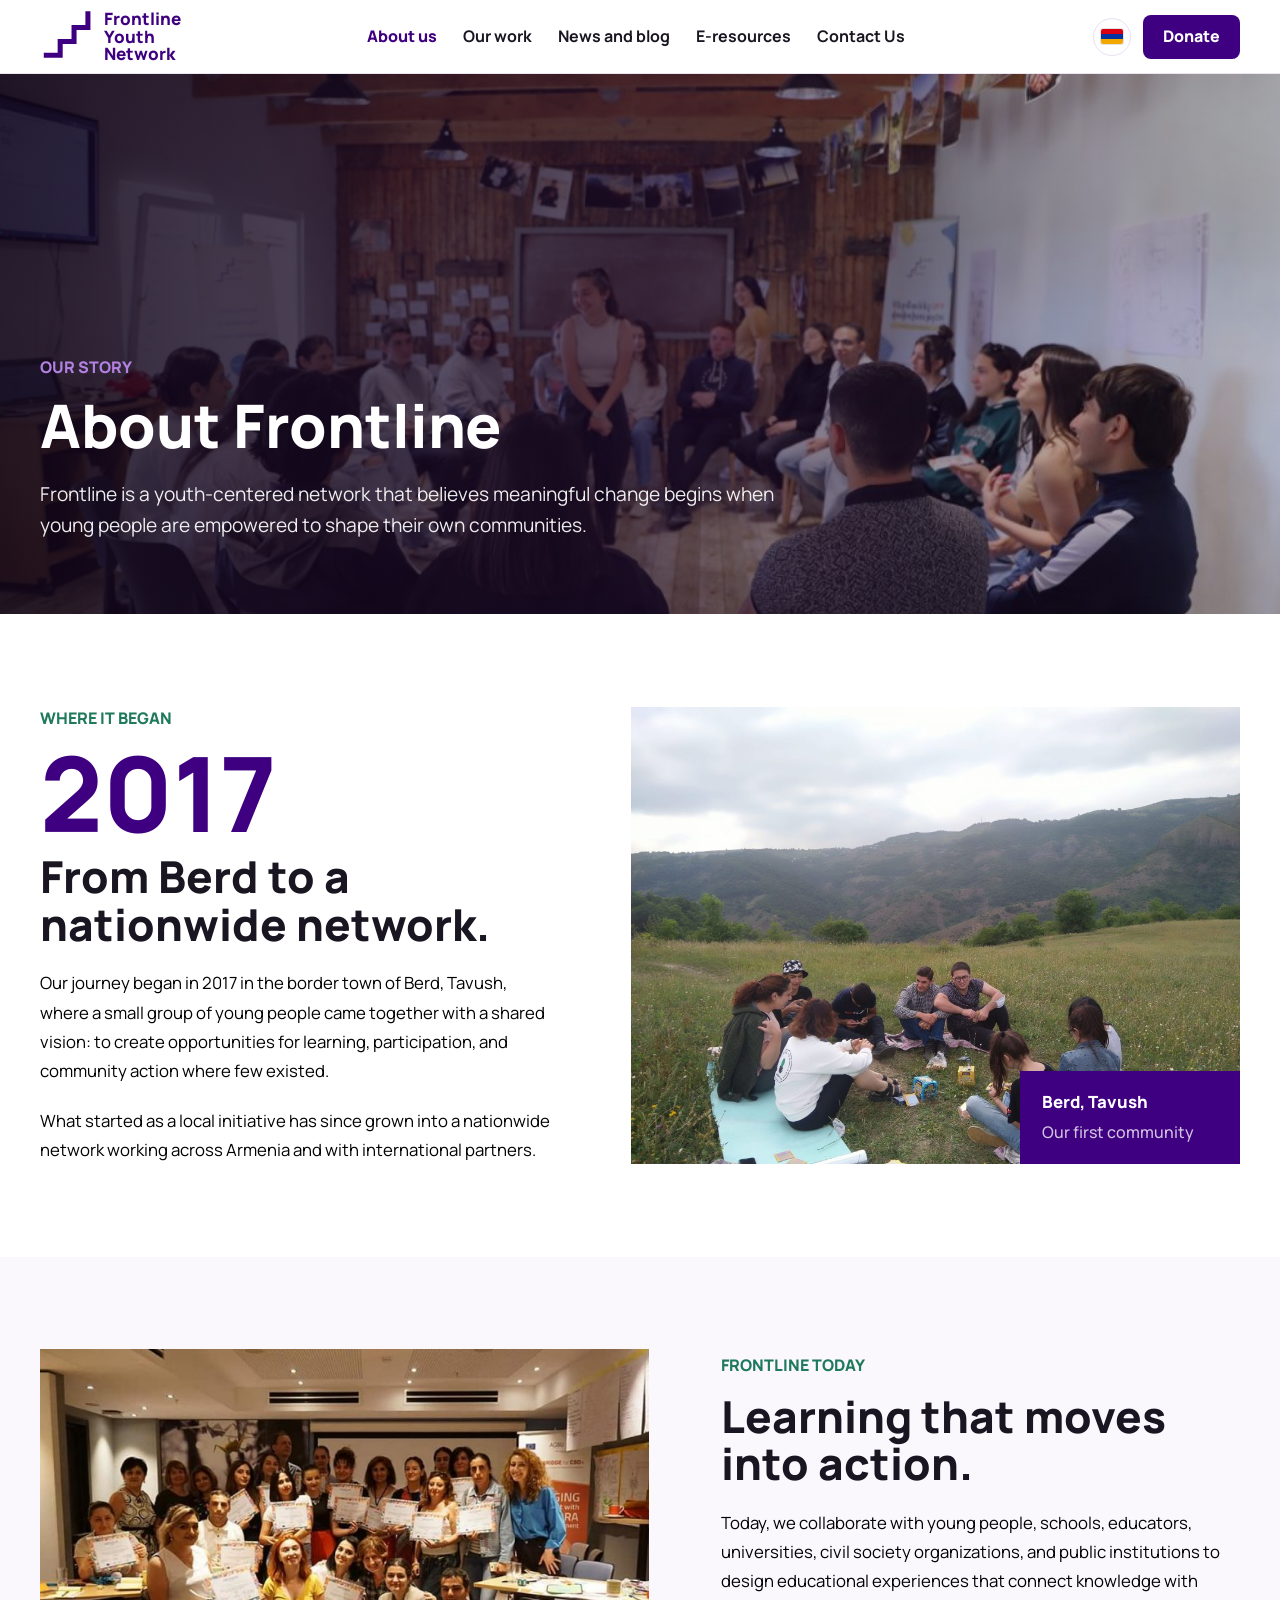
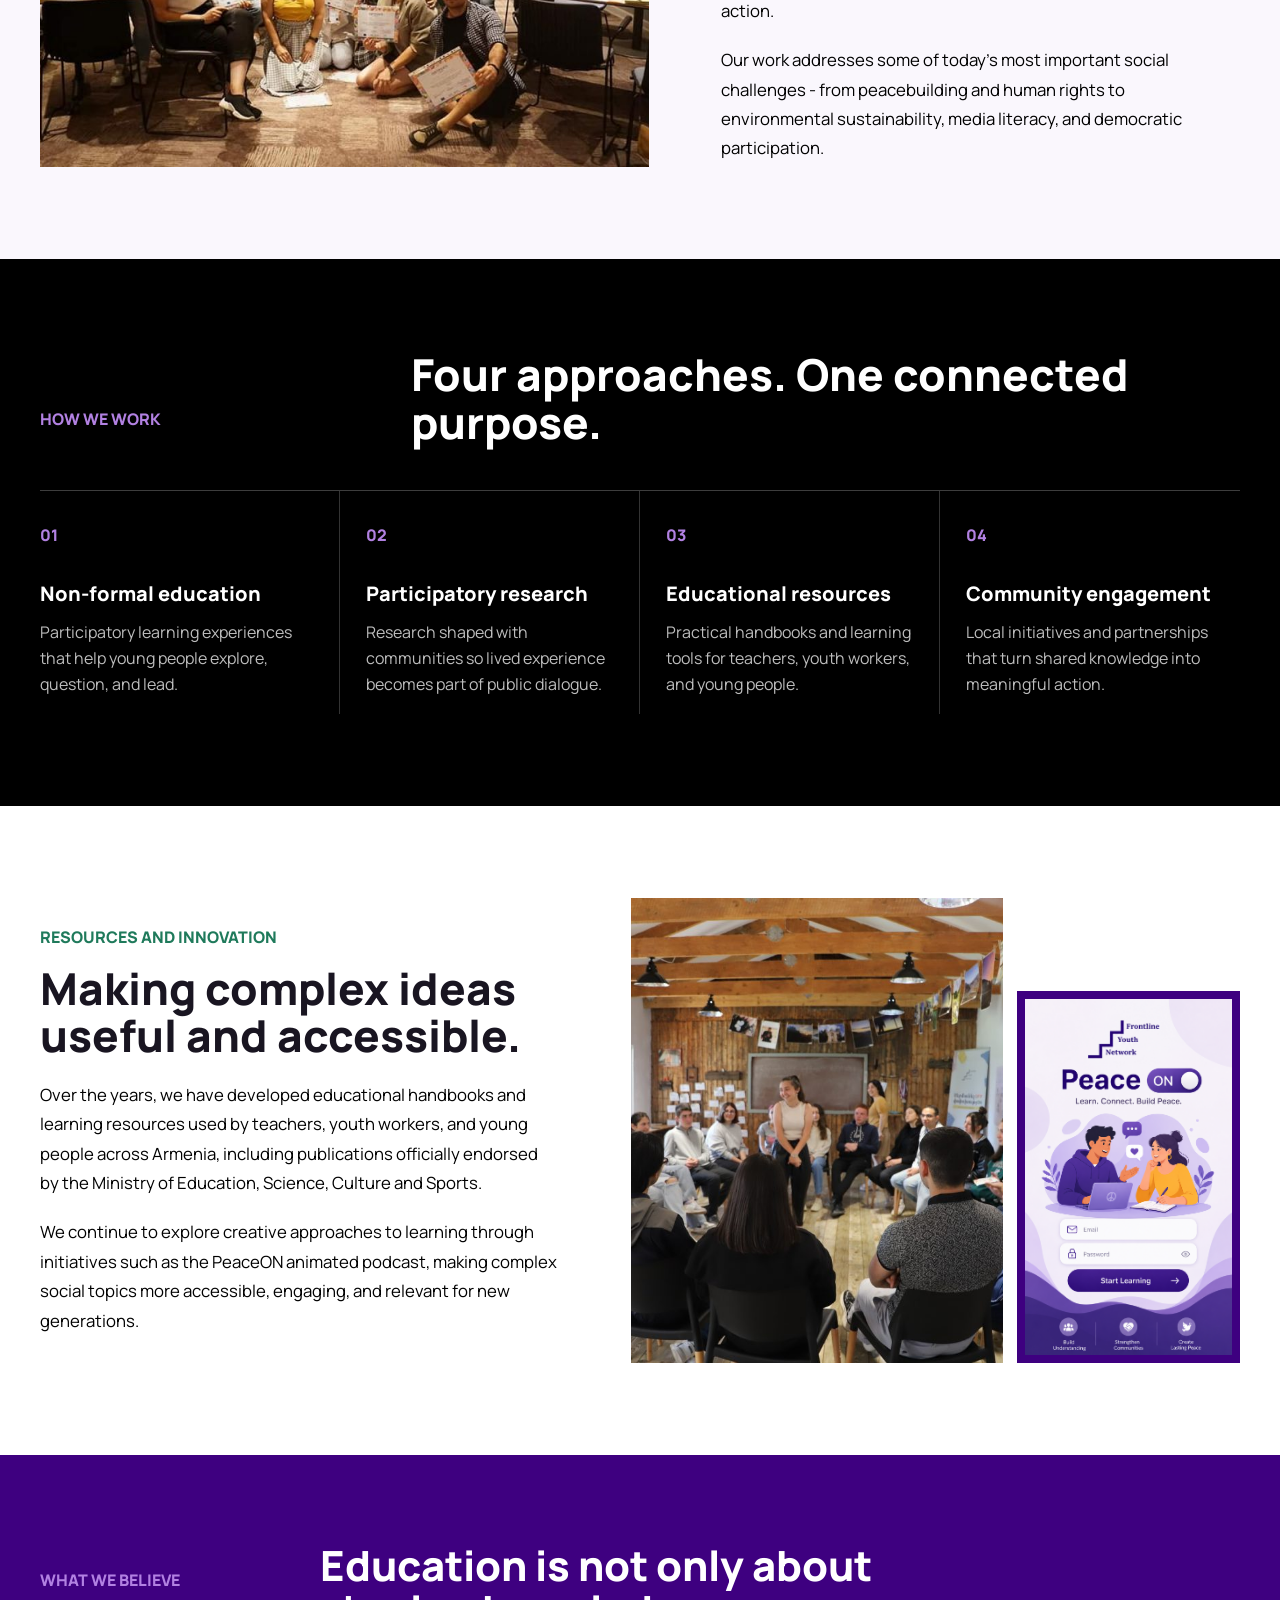
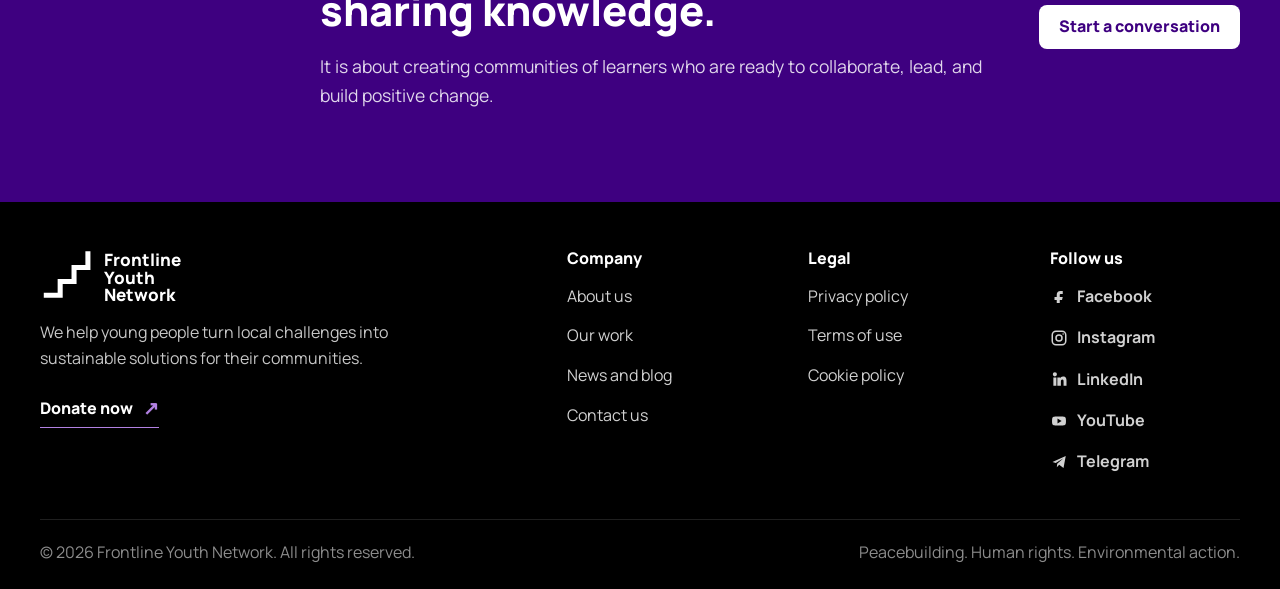
==== about-us.html @ ab8ba6cf "Add responsive About Us page" ====
<!doctype html>
<html lang="en">
  <head>
    <meta charset="utf-8">
    <meta name="viewport" content="width=device-width, initial-scale=1">
    <meta name="description" content="Learn how Frontline Youth Network grew from a youth initiative in Berd into a nationwide community connecting education with action.">
    <title>About Us | Frontline Youth Network</title>
    <link rel="preconnect" href="https://fonts.googleapis.com">
    <link rel="preconnect" href="https://fonts.gstatic.com" crossorigin>
    <link href="https://fonts.googleapis.com/css2?family=Manrope:wght@400;500;600;700;800&display=swap" rel="stylesheet">
    <link rel="stylesheet" href="assets/css/style.css">
  </head>
  <body>
    <a class="skip-link" href="#main">Skip to content</a>

    <header class="site-header" data-header>
      <div class="container header__inner">
        <a class="btn btn--primary header__donate" href="#">Donate</a>

        <a class="brand brand--animated" href="index.html" aria-label="Frontline Youth Network home">
          <span class="brand__mark-wrap" aria-hidden="true">
            <svg class="brand__mark" viewBox="0 0 92 82" focusable="false">
              <polyline points="10 70 32 70 32 48 54 48 54 26 76 26 76 4"></polyline>
            </svg>
          </span>
          <span class="brand__text" aria-hidden="true">
            <span>Frontline</span>
            <span>Youth</span>
            <span>Network</span>
          </span>
        </a>

        <button class="nav-toggle" type="button" aria-expanded="false" aria-controls="site-navigation" aria-label="Open navigation">
          <span></span>
          <span></span>
          <span></span>
        </button>

        <nav class="site-nav" id="site-navigation" aria-label="Main navigation">
          <div class="nav__links">
            <a href="about-us.html" aria-current="page">About us</a>
            <a href="index.html#what-we-do">Our work</a>
            <a href="https://frontlineyouth.net/en/news/">News and blog</a>
            <a href="https://frontlineyouth.net/en/resources/">E-resources</a>
            <a href="contact-us.html">Contact Us</a>
          </div>
          <div class="nav__actions">
            <a class="lang-switcher" href="#" aria-label="Switch language to Armenian">
              <span class="flag flag--armenia" aria-hidden="true"></span>
            </a>
            <a class="btn btn--primary nav__donate" href="#">Donate</a>
          </div>
        </nav>
      </div>
    </header>

    <main id="main">
      <section class="about-hero" aria-labelledby="about-title">
        <div class="container about-hero__content">
          <p class="eyebrow">Our story</p>
          <h1 id="about-title">About Frontline</h1>
          <p>Frontline is a youth-centered network that believes meaningful change begins when young people are empowered to shape their own communities.</p>
        </div>
      </section>

      <section class="about-origin section">
        <div class="container about-origin__grid">
          <div class="about-origin__story">
            <p class="eyebrow">Where it began</p>
            <p class="about-origin__year" aria-hidden="true">2017</p>
            <h2>From Berd to a nationwide network.</h2>
            <p>Our journey began in 2017 in the border town of Berd, Tavush, where a small group of young people came together with a shared vision: to create opportunities for learning, participation, and community action where few existed.</p>
            <p>What started as a local initiative has since grown into a nationwide network working across Armenia and with international partners.</p>
          </div>
          <div class="about-origin__media">
            <img src="assets/images/education.jpg" alt="Young people learning together outdoors in the Tavush landscape">
            <p>Berd, Tavush <span>Our first community</span></p>
          </div>
        </div>
      </section>

      <section class="about-network section">
        <div class="container about-network__grid">
          <div class="about-network__media">
            <img src="assets/images/networking.jpg" alt="Frontline educators and participants completing a collaborative training program">
          </div>
          <div class="about-network__content">
            <p class="eyebrow">Frontline today</p>
            <h2>Learning that moves into action.</h2>
            <p>Today, we collaborate with young people, schools, educators, universities, civil society organizations, and public institutions to design educational experiences that connect knowledge with action.</p>
            <p>Our work addresses some of today's most important social challenges - from peacebuilding and human rights to environmental sustainability, media literacy, and democratic participation.</p>
          </div>
        </div>
      </section>

      <section class="about-methods section" aria-labelledby="methods-title">
        <div class="container">
          <div class="about-methods__heading">
            <p class="eyebrow">How we work</p>
            <h2 id="methods-title">Four approaches. One connected purpose.</h2>
          </div>
          <div class="about-methods__grid">
            <article>
              <span>01</span>
              <h3>Non-formal education</h3>
              <p>Participatory learning experiences that help young people explore, question, and lead.</p>
            </article>
            <article>
              <span>02</span>
              <h3>Participatory research</h3>
              <p>Research shaped with communities so lived experience becomes part of public dialogue.</p>
            </article>
            <article>
              <span>03</span>
              <h3>Educational resources</h3>
              <p>Practical handbooks and learning tools for teachers, youth workers, and young people.</p>
            </article>
            <article>
              <span>04</span>
              <h3>Community engagement</h3>
              <p>Local initiatives and partnerships that turn shared knowledge into meaningful action.</p>
            </article>
          </div>
        </div>
      </section>

      <section class="about-resources section">
        <div class="container about-resources__grid">
          <div class="about-resources__content">
            <p class="eyebrow">Resources and innovation</p>
            <h2>Making complex ideas useful and accessible.</h2>
            <p>Over the years, we have developed educational handbooks and learning resources used by teachers, youth workers, and young people across Armenia, including publications officially endorsed by the Ministry of Education, Science, Culture and Sports.</p>
            <p>We continue to explore creative approaches to learning through initiatives such as the PeaceON animated podcast, making complex social topics more accessible, engaging, and relevant for new generations.</p>
          </div>
          <div class="about-resources__visual" aria-label="Frontline learning in practice">
            <img src="assets/images/mission-youth.jpg" alt="Young people taking part in a Frontline discussion circle">
            <img src="assets/images/peace-on-illustration.png" alt="Peace ON educational mobile application preview">
          </div>
        </div>
      </section>

      <section class="about-belief">
        <div class="container about-belief__inner">
          <p class="eyebrow">What we believe</p>
          <h2>Education is not only about sharing knowledge.</h2>
          <p>It is about creating communities of learners who are ready to collaborate, lead, and build positive change.</p>
          <a class="btn btn--light" href="contact-us.html">Start a conversation</a>
        </div>
      </section>
    </main>

    <footer class="site-footer">
      <div class="container footer__grid">
        <div class="footer__brand">
          <a class="brand brand--animated footer__brand-logo" href="index.html" aria-label="Frontline Youth Network home" data-footer-brand>
            <span class="brand__mark-wrap" aria-hidden="true">
              <svg class="brand__mark" viewBox="0 0 92 82" focusable="false">
                <polyline points="10 70 32 70 32 48 54 48 54 26 76 26 76 4"></polyline>
              </svg>
            </span>
            <span class="brand__text" aria-hidden="true">
              <span>Frontline</span>
              <span>Youth</span>
              <span>Network</span>
            </span>
          </a>
          <p>We help young people turn local challenges into sustainable solutions for their communities.</p>
          <a class="footer__donate" href="#">Donate now <span aria-hidden="true">&#8599;</span></a>
        </div>

        <nav aria-label="Footer navigation">
          <h2 class="footer__title">Company</h2>
          <ul class="footer__links">
            <li><a href="about-us.html" aria-current="page">About us</a></li>
            <li><a href="index.html#what-we-do">Our work</a></li>
            <li><a href="index.html#news">News and blog</a></li>
            <li><a href="contact-us.html">Contact us</a></li>
          </ul>
        </nav>

        <nav aria-label="Legal navigation">
          <h2 class="footer__title">Legal</h2>
          <ul class="footer__links">
            <li><a href="#">Privacy policy</a></li>
            <li><a href="#">Terms of use</a></li>
            <li><a href="#">Cookie policy</a></li>
          </ul>
        </nav>

        <div class="footer__connect">
          <h2 class="footer__title">Follow us</h2>
          <ul class="footer__socials">
            <li><a class="footer__social-link" href="https://www.facebook.com/FrontlineYouthNet/" target="_blank" rel="noopener"><svg viewBox="0 0 24 24" aria-hidden="true"><path d="M14 8h3V4h-3c-3.3 0-5 2-5 5v3H6v4h3v4h4v-4h3l1-4h-4V9c0-.7.3-1 1-1Z"/></svg><span>Facebook</span></a></li>
            <li><a class="footer__social-link" href="https://www.instagram.com/frontlineyouthnetwork/" target="_blank" rel="noopener"><svg viewBox="0 0 24 24" aria-hidden="true"><rect x="3" y="3" width="18" height="18" rx="5"/><circle cx="12" cy="12" r="4"/><circle cx="17.5" cy="6.5" r="1" class="footer__social-dot"/></svg><span>Instagram</span></a></li>
            <li><a class="footer__social-link" href="https://www.linkedin.com/company/frontline-youth-network-armenia/" target="_blank" rel="noopener"><svg viewBox="0 0 24 24" aria-hidden="true"><path d="M6.5 8.5A2.5 2.5 0 1 0 6.5 3a2.5 2.5 0 0 0 0 5.5ZM4.5 21h4V10h-4v11Zm6 0h4v-5.5c0-1.4.3-2.8 2-2.8 1.6 0 1.6 1.6 1.6 2.9V21H22v-6.2c0-3.4-.7-6-4.7-6-1.9 0-3.1 1-3.6 2.1h-.1V10h-3.8v11Z"/></svg><span>LinkedIn</span></a></li>
            <li><a class="footer__social-link" href="https://www.youtube.com/channel/UCpuVf02GFddqtocgBL-URlQ" target="_blank" rel="noopener"><svg viewBox="0 0 24 24" aria-hidden="true"><path d="M21 8.2a2.7 2.7 0 0 0-1.9-1.9C17.4 6 12 6 12 6s-5.4 0-7.1.3A2.7 2.7 0 0 0 3 8.2 28 28 0 0 0 2.7 12c0 1.3.1 2.6.3 3.8a2.7 2.7 0 0 0 1.9 1.9C6.6 18 12 18 12 18s5.4 0 7.1-.3a2.7 2.7 0 0 0 1.9-1.9c.2-1.2.3-2.5.3-3.8s-.1-2.6-.3-3.8ZM10 15.3V8.7l5.5 3.3-5.5 3.3Z"/></svg><span>YouTube</span></a></li>
            <li><a class="footer__social-link" href="#" aria-label="Frontline Youth Network Telegram"><svg viewBox="0 0 24 24" aria-hidden="true"><path d="m21 4-3 16-5.7-4.2-3.2 3.1.5-4.6L17.9 7 7.7 13.4 3.3 12 21 4Z"/></svg><span>Telegram</span></a></li>
          </ul>
        </div>
      </div>
      <div class="container footer__bottom">
        <p>&copy; 2026 Frontline Youth Network. All rights reserved.</p>
        <p>Peacebuilding. Human rights. Environmental action.</p>
      </div>
    </footer>

    <script src="assets/js/main.js"></script>
  </body>
</html>
---- assets/css/style.css ----
:root {
  --color-primary: #3e0080;
  --color-accent: #b281e2;
  --color-accent-soft: #f3ebfb;
  --color-ink: #191521;
  --color-muted: #191521;
  --color-line: #e7dff0;
  --color-surface: #ffffff;
  --color-soft: #faf7fd;
  --color-green: #1f7a5b;
  --shadow: 0 18px 50px rgba(42, 25, 60, 0.12);
  --radius: 8px;
  --container: 1200px;
  --header-height: 74px;
  --ease-out: cubic-bezier(0.16, 1, 0.3, 1);
}

* {
  box-sizing: border-box;
}

html {
  scroll-behavior: smooth;
}

body {
  margin: 0;
  background: var(--color-surface);
  color: var(--color-ink);
  font-family: "Manrope", Arial, sans-serif;
  font-size: 16px;
  line-height: 1.6;
  overflow-x: hidden;
}

@keyframes fadeUp {
  from {
    opacity: 0;
    transform: translateY(24px);
  }

  to {
    opacity: 1;
    transform: translateY(0);
  }
}

@keyframes softZoom {
  from {
    opacity: 0;
    transform: scale(0.97);
  }

  to {
    opacity: 1;
    transform: scale(1);
  }
}

@keyframes logoMarkReveal {
  from {
    opacity: 0;
    stroke-dashoffset: 230;
  }

  to {
    opacity: 1;
    stroke-dashoffset: 0;
  }
}

@keyframes logoTextReveal {
  from {
    opacity: 0;
    transform: translateX(-14px);
  }

  to {
    opacity: 1;
    transform: translateX(0);
  }
}

@keyframes impactLineReveal {
  from {
    opacity: 0;
    stroke-dashoffset: 1800;
  }

  to {
    opacity: 1;
    stroke-dashoffset: 0;
  }
}

@keyframes valueAppear {
  from {
    opacity: 0;
    transform: translateY(16px);
  }

  to {
    opacity: 1;
    transform: translateY(0);
  }
}

@keyframes valueFill {
  from {
    background-size: 0 100%;
    color: var(--color-primary);
  }

  to {
    background-size: 100% 100%;
    color: #fff;
  }
}

img {
  display: block;
  max-width: 100%;
}

a {
  color: inherit;
}

a:focus-visible,
button:focus-visible,
input:focus-visible {
  outline: 3px solid var(--color-accent);
  outline-offset: 3px;
}

.skip-link {
  position: absolute;
  left: 16px;
  top: -100px;
  z-index: 1000;
  padding: 10px 14px;
  background: var(--color-primary);
  color: #fff;
  text-decoration: none;
}

.skip-link:focus {
  top: 16px;
}

.container {
  width: min(100% - 40px, var(--container));
  margin-inline: auto;
}

.section {
  padding: 92px 0;
}

section[id] {
  scroll-margin-top: 90px;
}

.section--soft {
  background: var(--color-soft);
}

.site-header {
  position: sticky;
  top: 0;
  z-index: 100;
  height: var(--header-height);
  background: rgba(255, 255, 255, 0.94);
  border-bottom: 1px solid rgba(231, 223, 240, 0.8);
  backdrop-filter: blur(16px);
}

.header__inner {
  display: flex;
  height: 100%;
  min-height: 0;
  align-items: center;
  justify-content: space-between;
  gap: 22px;
}

.header__inner > .header__donate {
  display: none;
}

.brand {
  display: inline-flex;
  align-items: center;
  text-decoration: none;
}

.brand--animated {
  gap: 0;
}

.brand__mark-wrap {
  display: inline-flex;
  width: 64px;
  height: 54px;
  align-items: center;
  overflow: hidden;
}

.brand__mark {
  width: 58px;
  height: 52px;
  fill: none;
  stroke: var(--color-primary);
  stroke-width: 8;
  stroke-linecap: square;
  stroke-linejoin: miter;
  stroke-dasharray: 230;
  stroke-dashoffset: 230;
  animation: logoMarkReveal 1500ms linear both;
}

.brand__text {
  display: grid;
  gap: 0;
  color: var(--color-primary);
  font-size: 17px;
  font-weight: 800;
  line-height: 1.05;
}

.brand__text span {
  opacity: 0;
  animation: logoTextReveal 520ms var(--ease-out) both;
}

.brand__text span:nth-child(1) {
  animation-delay: 2000ms;
}

.brand__text span:nth-child(2) {
  animation-delay: 2300ms;
}

.brand__text span:nth-child(3) {
  animation-delay: 2600ms;
}

.site-nav {
  display: grid;
  flex: 1;
  grid-template-columns: 1fr auto;
  align-items: center;
  gap: 24px;
  color: var(--color-muted);
  font-weight: 700;
}

.nav__links {
  display: flex;
  justify-content: center;
  gap: 26px;
}

.nav__actions {
  display: flex;
  align-items: center;
  gap: 12px;
}

.site-nav a {
  text-decoration: none;
}

.site-nav a:not(.btn):hover {
  color: var(--color-primary);
}

.lang-switcher {
  display: inline-flex;
  width: 38px;
  height: 38px;
  align-items: center;
  justify-content: center;
  border: 1px solid var(--color-line);
  border-radius: 50%;
  background: #fff;
  transition: transform 180ms ease, border-color 180ms ease, box-shadow 180ms ease;
}

.lang-switcher:hover {
  border-color: rgba(62, 0, 128, 0.28);
  box-shadow: 0 8px 18px rgba(42, 25, 60, 0.1);
  transform: translateY(-1px);
}

.flag {
  display: block;
  width: 22px;
  height: 15px;
  border-radius: 2px;
  box-shadow: 0 0 0 1px rgba(25, 21, 33, 0.12);
}

.flag--armenia {
  background: linear-gradient(to bottom, #d90012 0 33.333%, #0033a0 33.333% 66.666%, #f2a800 66.666% 100%);
}

.nav-toggle {
  display: none;
  width: 44px;
  height: 44px;
  border: 1px solid var(--color-line);
  border-radius: var(--radius);
  background: #fff;
  padding: 10px;
}

.nav-toggle span {
  display: block;
  height: 2px;
  margin: 5px 0;
  background: var(--color-primary);
}

.btn {
  display: inline-flex;
  min-height: 44px;
  align-items: center;
  justify-content: center;
  border: 2px solid transparent;
  border-radius: var(--radius);
  padding: 10px 18px;
  font-size: 16px;
  font-weight: 800;
  line-height: 1.2;
  text-decoration: none;
  transition: transform 180ms ease, background 180ms ease, color 180ms ease, border 180ms ease, box-shadow 180ms ease;
}

.btn:hover {
  transform: translateY(-2px);
}

.btn--primary {
  background: var(--color-primary);
  color: #fff;
}

.btn--primary:hover {
  background: #2f0062;
}

.btn--secondary {
  border-color: rgba(62, 0, 128, 0.28);
  background: #fff;
  color: var(--color-primary);
}

.btn--light {
  background: #fff;
  color: var(--color-primary);
}

.btn--light:hover {
  background: #eadcff;
}

.hero {
  position: relative;
  overflow: hidden;
  height: calc(100vh - var(--header-height));
  min-height: calc(100vh - var(--header-height));
  padding: 0;
  color: #fff;
}

.hero::before,
.hero::after {
  content: "";
  position: absolute;
  inset: 0;
  pointer-events: none;
}

.hero::before {
  background:
    linear-gradient(90deg, rgba(18, 9, 28, 0.92) 0%, rgba(62, 0, 128, 0.78) 48%, rgba(62, 0, 128, 0.18) 100%),
    linear-gradient(180deg, rgba(18, 9, 28, 0.16), rgba(18, 9, 28, 0.72)),
    var(--hero-image) center / cover no-repeat;
  transform: scale(1);
  transform-origin: center;
}

.hero.is-bg-changing::before {
  animation: heroBgFade 1100ms var(--ease-out) both;
}

.hero::after {
  background:
    radial-gradient(circle at 80% 18%, rgba(178, 129, 226, 0.32), transparent 24%),
    linear-gradient(90deg, rgba(18, 9, 28, 0.16), transparent 58%);
}

.hero--slide-1 {
  --hero-image: url("../images/mission-youth.jpg");
}

.hero--slide-2 {
  --hero-image: url("../images/news-training.jpg");
}

.hero--slide-3 {
  --hero-image: url("../images/education.jpg");
}

@keyframes heroBgFade {
  from {
    opacity: 0.35;
    transform: scale(1.035);
  }

  to {
    opacity: 1;
    transform: scale(1);
  }
}

.hero__inner {
  position: relative;
  z-index: 1;
  display: flex;
  height: 100%;
  min-height: 0;
  align-items: center;
}

.hero-slider {
  position: relative;
  width: min(100%, 760px);
  min-height: 0;
  animation: fadeUp 1100ms var(--ease-out) both;
}

.hero-slider__track {
  position: relative;
  display: grid;
  min-height: 0;
  align-items: center;
}

.hero-slide {
  position: relative;
  grid-area: 1 / 1;
  align-self: center;
  width: 100%;
  opacity: 0;
  pointer-events: none;
  transform: translateY(28px);
  transition: opacity 1050ms var(--ease-out), transform 1050ms var(--ease-out);
}

.hero-slide.is-active {
  opacity: 1;
  pointer-events: auto;
  transform: translateY(0);
}

.hero-slide > * {
  opacity: 0;
  transform: translateY(34px);
  transition: opacity 1100ms var(--ease-out), transform 1100ms var(--ease-out);
}

.hero-slide.is-active > * {
  opacity: 1;
  transform: translateY(0);
}

.hero-slide.is-active > *:nth-child(1) {
  transition-delay: 160ms;
}

.hero-slide.is-active > *:nth-child(2) {
  transition-delay: 360ms;
}

.hero-slide.is-active > *:nth-child(3) {
  transition-delay: 560ms;
}

.hero__inner > *,
.split > *,
.contact__grid > *,
.grid > * {
  min-width: 0;
}

.eyebrow {
  margin: 0 0 14px;
  color: var(--color-green);
  font-size: 16px;
  font-weight: 800;
  letter-spacing: 0;
  text-transform: uppercase;
  overflow-wrap: anywhere;
}

.hero .eyebrow {
  color: #eadcff;
}

.hero .btn--primary {
  background: #fff;
  color: var(--color-primary);
}

.hero .btn--primary:hover {
  background: #f3ebfb;
}

.hero .btn--secondary {
  border-color: rgba(255, 255, 255, 0.7);
  background: rgba(255, 255, 255, 0.1);
  color: #fff;
}

.hero .btn--secondary:hover {
  background: rgba(255, 255, 255, 0.18);
}

h1,
h2,
h3 {
  margin: 0;
  line-height: 1.08;
  letter-spacing: 0;
  overflow-wrap: break-word;
}

h1 {
  max-width: 690px;
  font-size: clamp(2.15rem, 4.1vw, 3.75rem);
  font-weight: 800;
}

.hero-slide h2 {
  max-width: 690px;
  font-size: clamp(2.15rem, 4.1vw, 3.75rem);
}

h2 {
  font-size: clamp(1.65rem, 2.6vw, 2.45rem);
  font-weight: 800;
}

h3 {
  font-size: 1.25rem;
  font-weight: 800;
}

p {
  margin: 0;
  overflow-wrap: break-word;
}

.hero__lead {
  max-width: 590px;
  margin-top: 20px;
  color: rgba(255, 255, 255, 0.88);
  font-size: clamp(1rem, 1.35vw, 1.14rem);
}

.hero-slide .btn {
  margin-top: 28px;
}

.hero-slider__controls {
  position: absolute;
  left: 50%;
  bottom: 34px;
  z-index: 4;
  display: flex;
  align-items: center;
  gap: 10px;
  margin: 0;
  transform: translateX(-50%);
}

.hero-slider__controls button {
  width: 34px;
  height: 4px;
  border: 0;
  background: rgba(255, 255, 255, 0.38);
  cursor: pointer;
  padding: 0;
}

.hero-slider__controls button.is-active {
  background: #fff;
}

.hero-arrow {
  position: absolute;
  top: 50%;
  z-index: 4;
  display: flex;
  align-items: center;
  justify-content: center;
  width: 48px;
  height: 48px;
  border: 1px solid rgba(255, 255, 255, 0.54);
  border-radius: 999px;
  background: rgba(255, 255, 255, 0.08);
  color: #fff;
  font-size: 1.35rem;
  font-weight: 800;
  line-height: 1;
  cursor: pointer;
  padding: 0;
  transform: translateY(-50%);
  transition: background 180ms ease, border-color 180ms ease;
}

.hero-arrow span {
  display: flex;
  align-items: center;
  justify-content: center;
  width: 1em;
  height: 1em;
  line-height: 1;
  transform: translateY(-1px);
}

.hero-arrow--prev {
  left: clamp(18px, 3vw, 44px);
}

.hero-arrow--next {
  right: clamp(18px, 3vw, 44px);
}

.hero-arrow:hover {
  background: rgba(255, 255, 255, 0.18);
  border-color: rgba(255, 255, 255, 0.82);
}

@media (max-width: 1399px) {
  .hero-arrow {
    display: none;
  }
}

.hero__impact {
  position: relative;
  z-index: 3;
  margin-top: 24px;
  margin-bottom: 32px;
  min-height: 430px;
}

.impact-step-line {
  position: absolute;
  left: 0;
  top: 260px;
  display: block;
  width: 100%;
  height: 180px;
  fill: none;
  stroke: var(--color-primary);
  stroke-width: 8;
  stroke-linecap: square;
  stroke-linejoin: miter;
  stroke-dasharray: 1800;
  stroke-dashoffset: 1800;
}

.hero__impact.is-visible .impact-step-line {
  animation: impactLineReveal 1900ms linear both;
}

.impact-step-labels {
  position: absolute;
  inset: 0;
  z-index: 2;
  color: var(--color-primary);
  pointer-events: none;
}

.impact-step-labels article {
  position: absolute;
  max-width: 340px;
  opacity: 0;
  transform: translateY(16px);
}

.impact-step-labels article:nth-child(1) {
  left: 0;
  bottom: 70px;
}

.impact-step-labels article:nth-child(2) {
  left: 360px;
  bottom: 125px;
}

.impact-step-labels article:nth-child(3) {
  left: 760px;
  bottom: 180px;
}

.impact-step-labels h2 {
  color: var(--color-primary);
  font-size: clamp(1.5rem, 2.4vw, 2.15rem);
  line-height: 1.05;
}

.impact-step-labels p {
  margin-top: 12px;
  color: #000;
  font-size: 16px;
  line-height: 1.55;
}

.hero__impact.is-visible .impact-step-labels article {
  animation: fadeUp 680ms var(--ease-out) both;
}

.hero__impact.is-visible .impact-step-labels article:nth-child(1) {
  animation-delay: 1500ms;
}

.hero__impact.is-visible .impact-step-labels article:nth-child(2) {
  animation-delay: 1750ms;
}

.hero__impact.is-visible .impact-step-labels article:nth-child(3) {
  animation-delay: 2000ms;
}

.split {
  display: grid;
  grid-template-columns: 0.75fr 1.25fr;
  gap: 52px;
}

.section__intro,
.section__heading {
  max-width: 760px;
}

.section__heading {
  margin-bottom: 38px;
}

.section__heading p:not(.eyebrow) {
  margin-top: 18px;
  color: var(--color-muted);
  font-size: 1.1rem;
}

.section__heading--row {
  display: flex;
  max-width: none;
  align-items: end;
  justify-content: space-between;
  gap: 24px;
}

.mission-panel {
  border-left: 4px solid var(--color-primary);
  background: #fff;
  border-radius: var(--radius);
  padding: 36px;
  box-shadow: var(--shadow);
  animation: fadeUp 750ms var(--ease-out) both;
}

.mission-panel p + p {
  margin-top: 18px;
  color: var(--color-muted);
}

.mission-section {
  padding-top: 86px;
  min-height: calc(100vh - 74px);
  display: grid;
  align-items: center;
}

.mission-editorial {
  display: grid;
  grid-template-columns: minmax(280px, 0.85fr) minmax(0, 1.15fr);
  gap: clamp(36px, 6vw, 76px);
  align-items: start;
}

.mission-editorial__lead {
  position: sticky;
  top: 112px;
  animation: fadeUp 750ms var(--ease-out) both;
}

.mission-editorial__lead h2 {
  max-width: 520px;
}

.mission-editorial__lead p:not(.eyebrow) {
  margin-top: 22px;
  max-width: 430px;
  color: var(--color-muted);
  font-size: 1.1rem;
}

.mission-editorial__content {
  border-top: 2px solid var(--color-primary);
  animation: fadeUp 750ms 120ms var(--ease-out) both;
}

.mission-row {
  display: grid;
  grid-template-columns: 150px 1fr;
  gap: 28px;
  padding: 32px 0;
  border-bottom: 1px solid var(--color-line);
}

.mission-row > span {
  color: var(--color-primary);
  font-size: 1rem;
  font-weight: 800;
  text-transform: uppercase;
}

.mission-row p {
  color: var(--color-muted);
  font-size: 1.05rem;
}

.mission-row p + p {
  margin-top: 14px;
}

.values-band {
  display: flex;
  flex-wrap: wrap;
  gap: 0;
  margin-top: 42px;
  overflow: hidden;
  border: 1px solid var(--color-line);
  border-radius: var(--radius);
  background: #fff;
  animation: fadeUp 750ms 220ms var(--ease-out) both;
}

.values-band span {
  flex: 1 1 170px;
  min-height: 68px;
  display: grid;
  place-items: center;
  border-right: 1px solid var(--color-line);
  color: var(--color-primary);
  font-weight: 800;
  text-align: center;
  background: linear-gradient(90deg, var(--color-primary), var(--color-primary)) left / 0 100% no-repeat;
  opacity: 0;
}

.values-band span:last-child {
  border-right: 0;
}

.values-band.is-visible span {
  animation: valueAppear 420ms var(--ease-out) both, valueFill 520ms var(--ease-out) both;
}

.values-band.is-visible span:nth-child(1) {
  animation-delay: 0ms, 520ms;
}

.values-band.is-visible span:nth-child(2) {
  animation-delay: 160ms, 760ms;
}

.values-band.is-visible span:nth-child(3) {
  animation-delay: 320ms, 1000ms;
}

.values-band.is-visible span:nth-child(4) {
  animation-delay: 480ms, 1240ms;
}

.values-band.is-visible span:nth-child(5) {
  animation-delay: 640ms, 1480ms;
}

.values-band.is-visible span:nth-child(6) {
  animation-delay: 800ms, 1720ms;
}

.focus-section {
  padding-top: 86px;
  background: #fff;
}

.focus-section .section__heading--row {
  align-items: start;
}

.focus-section .section-note {
  max-width: 360px;
}

.focus-slider {
  position: relative;
}

.focus-slider__viewport {
  overflow: hidden;
  border-radius: var(--radius);
  background: #12091c;
}

.focus-slider__track {
  display: flex;
  transition: transform 520ms var(--ease-out);
}

.focus-slide {
  position: relative;
  flex: 0 0 100%;
  min-height: 520px;
  overflow: hidden;
}

.focus-slide img {
  width: 100%;
  height: 100%;
  min-height: 520px;
  object-fit: cover;
  filter: grayscale(1);
  opacity: 0.75;
}

.focus-slide::after {
  content: "";
  position: absolute;
  inset: 0;
  background: linear-gradient(90deg, rgba(18, 9, 28, 0.86), rgba(62, 0, 128, 0.36));
}

.focus-slide div {
  position: absolute;
  z-index: 1;
  left: clamp(28px, 6vw, 72px);
  bottom: clamp(28px, 6vw, 72px);
  max-width: 560px;
  color: #fff;
}

.focus-slide span {
  display: block;
  margin-bottom: 10px;
  font-weight: 800;
}

.focus-slide h3 {
  font-size: clamp(2.2rem, 5vw, 4.8rem);
}

.focus-slide p {
  margin-top: 18px;
  color: rgba(255, 255, 255, 0.86);
  font-size: 1.08rem;
}

.focus-slider__controls {
  display: flex;
  align-items: center;
  justify-content: space-between;
  gap: 18px;
  margin-top: 18px;
}

.slider-btn {
  border: 1px solid var(--color-line);
  border-radius: 999px;
  background: #fff;
  color: var(--color-primary);
  cursor: pointer;
  font: inherit;
  font-weight: 800;
  padding: 10px 18px;
}

.slider-dots {
  display: flex;
  gap: 8px;
}

.slider-dots button {
  width: 9px;
  height: 9px;
  border: 0;
  border-radius: 50%;
  background: #d8cce4;
  cursor: pointer;
  padding: 0;
}

.slider-dots button.is-active {
  background: var(--color-primary);
}

.mission-statement {
  max-width: 1200px;
  margin: 0 auto;
  text-align: center;
  animation: fadeUp 750ms var(--ease-out) both;
}

.mission-statement h2 {
  max-width: 1200px;
  margin-inline: auto;
  font-size: clamp(1.7rem, 2.8vw, 2.75rem);
}

.mission-statement p:not(.eyebrow) {
  max-width: 1200px;
  margin: 22px auto 0;
  color: var(--color-muted);
  font-size: 1.12rem;
}

.mission-mosaic {
  position: relative;
  display: grid;
  grid-template-columns: 0.8fr 1.2fr 0.8fr;
  gap: clamp(18px, 4vw, 54px);
  align-items: center;
  max-width: 1200px;
  margin: 46px auto;
}

.mission-mosaic img {
  width: 100%;
  aspect-ratio: 1;
  border-radius: var(--radius);
  object-fit: cover;
  box-shadow: 0 18px 44px rgba(42, 25, 60, 0.16);
}

.mission-mosaic img:nth-child(1) {
  transform: translateY(-18px);
}

.mission-mosaic img:nth-child(2) {
  aspect-ratio: 4 / 3;
}

.mission-mosaic img:nth-child(3) {
  transform: translateY(24px);
}

.mission-rows {
  max-width: 1200px;
  margin: 42px auto 0;
  border-top: 2px solid var(--color-primary);
}

.mission-rows .mission-row {
  display: grid;
  grid-template-columns: 180px 1fr;
  gap: 36px;
  padding: 30px 0;
  border-bottom: 1px solid var(--color-line);
}

.mission-rows .mission-row span {
  color: var(--color-primary);
  font-weight: 800;
  text-transform: uppercase;
}

.mission-rows .mission-row p {
  max-width: 1200px;
  color: var(--color-muted);
  font-size: 1.08rem;
}

.initiatives-section {
  background: #fff;
}

.initiatives__intro {
  display: grid;
  grid-template-columns: minmax(260px, 0.72fr) minmax(0, 1.28fr);
  gap: clamp(32px, 7vw, 100px);
  align-items: end;
  padding-bottom: 42px;
}

.initiatives__intro h2 {
  max-width: 520px;
}

.initiatives__intro > p {
  max-width: 720px;
  color: #000;
  font-size: 1.05rem;
  line-height: 1.7;
}

.initiatives-list {
  border-top: 2px solid var(--color-primary);
}

.initiative {
  border-bottom: 1px solid var(--color-line);
}

.initiative__trigger {
  display: grid;
  width: 100%;
  min-height: 78px;
  grid-template-columns: 62px minmax(0, 1fr) 32px;
  gap: 18px;
  align-items: center;
  border: 0;
  background: transparent;
  padding: 14px 20px;
  color: var(--color-ink);
  cursor: pointer;
  font: inherit;
  text-align: left;
  transition: background 220ms ease, color 220ms ease;
}

.initiative__trigger:hover {
  background: var(--color-accent-soft);
}

.initiative.is-active .initiative__trigger {
  background: var(--color-primary);
  color: #fff;
}

.initiative__number {
  color: var(--color-primary);
  font-size: 16px;
  font-weight: 800;
}

.initiative.is-active .initiative__number {
  color: var(--color-accent);
}

.initiative__title {
  font-size: clamp(1.05rem, 1.55vw, 1.38rem);
  font-weight: 800;
  line-height: 1.25;
}

.initiative__toggle {
  position: relative;
  width: 24px;
  height: 24px;
}

.initiative__toggle::before,
.initiative__toggle::after {
  position: absolute;
  top: 11px;
  left: 3px;
  width: 18px;
  height: 2px;
  background: currentColor;
  content: "";
  transition: transform 220ms ease;
}

.initiative__toggle::after {
  transform: rotate(90deg);
}

.initiative.is-active .initiative__toggle::after {
  transform: rotate(0);
}

.initiative__panel {
  display: grid;
  max-height: 0;
  grid-template-columns: minmax(320px, 0.88fr) minmax(0, 1.12fr);
  overflow: hidden;
  background: var(--color-soft);
  opacity: 0;
  visibility: hidden;
  transition: max-height 700ms var(--ease-out), opacity 300ms ease, visibility 0s linear 700ms;
}

.initiative.is-active .initiative__panel {
  max-height: 1400px;
  opacity: 1;
  visibility: visible;
  transition: max-height 700ms var(--ease-out), opacity 360ms ease, visibility 0s linear 0s;
}

.initiative__media {
  min-height: 390px;
}

.initiative__media img {
  width: 100%;
  height: 100%;
  object-fit: cover;
  opacity: 0;
  transform: scale(1.025);
  transition: opacity 360ms ease, transform 650ms var(--ease-out);
}

.initiative__content {
  display: grid;
  align-content: center;
  padding: clamp(32px, 5vw, 64px);
  opacity: 0;
  transform: translateY(18px);
  transition: opacity 340ms ease, transform 520ms var(--ease-out);
}

.initiative.is-active .initiative__media img,
.initiative.is-active .initiative__content {
  opacity: 1;
  transform: none;
  transition-delay: 140ms;
}

.initiative__content p {
  max-width: 650px;
  color: #000;
  line-height: 1.7;
}

.initiative__content p + p {
  margin-top: 14px;
}

.initiative__link {
  display: inline-flex;
  width: fit-content;
  align-items: center;
  gap: 10px;
  margin-top: 24px;
  border-bottom: 1px solid var(--color-primary);
  padding-bottom: 5px;
  color: var(--color-primary);
  font-weight: 800;
  text-decoration: none;
}

.initiative__link:hover,
.initiative__link:focus-visible {
  color: #2f0062;
}

.belief-banner {
  position: relative;
  min-height: 360px;
  display: grid;
  align-items: center;
  overflow: hidden;
  color: #fff;
}

.belief-banner::before {
  content: "";
  position: absolute;
  inset: 0;
  z-index: 1;
  background: linear-gradient(90deg, rgba(18, 9, 28, 0.9), rgba(62, 0, 128, 0.58));
}

.belief-banner img {
  position: absolute;
  inset: 0;
  width: 100%;
  height: 100%;
  object-fit: cover;
}

.belief-banner .container {
  position: relative;
  z-index: 2;
}

.belief-banner p {
  max-width: 720px;
  font-size: clamp(2.2rem, 5vw, 5.2rem);
  font-weight: 800;
  line-height: 1.08;
}

.belief-banner span {
  display: block;
  max-width: 520px;
  margin-top: 18px;
  color: rgba(255, 255, 255, 0.86);
  font-size: 1.1rem;
  font-weight: 700;
}

.news-section {
  background: var(--color-soft);
  overflow: hidden;
  padding-top: 64px;
  padding-bottom: 64px;
}

.news-slider__header {
  display: flex;
  align-items: flex-end;
  justify-content: space-between;
  gap: 16px;
  padding-bottom: 10px;
}

.news-slider__header h2 {
  font-size: clamp(1.65rem, 2.6vw, 2.45rem);
  line-height: 1.04;
}

.news-slider__link {
  margin: 0 0 8px;
  text-decoration: none;
}

.news-slider__header .text-link {
  text-decoration: none;
}

.news-slider__tools {
  display: flex;
  align-items: center;
  justify-content: space-between;
  border-top: 1px solid var(--color-line);
  padding: 10px;
}

.news-slider__dots,
.news-slider__arrows {
  display: flex;
  align-items: center;
  gap: 12px;
}

.news-slider__dots button {
  width: 9px;
  height: 9px;
  border: 0;
  background: #d8cce4;
  cursor: pointer;
  padding: 0;
}

.news-slider__dots button.is-active {
  background: var(--color-primary);
}

.news-slider__arrow {
  display: inline-flex;
  width: 44px;
  height: 44px;
  align-items: center;
  justify-content: center;
  border: 0;
  background: transparent;
  color: var(--color-primary);
  cursor: pointer;
  padding: 0;
}

.news-slider__arrow-icon {
  position: relative;
  display: block;
  width: 27px;
  height: 3px;
  background: currentColor;
}

.news-slider__arrow-icon::after {
  position: absolute;
  top: 50%;
  right: 0;
  width: 10px;
  height: 10px;
  border-top: 3px solid currentColor;
  border-right: 3px solid currentColor;
  content: "";
  transform: translateY(-50%) rotate(45deg);
  transform-origin: center;
}

.news-slider__arrow--prev .news-slider__arrow-icon {
  transform: rotate(180deg);
}

.news-slider__arrow:disabled {
  color: var(--color-primary);
  cursor: pointer;
}

.news-slider__viewport {
  overflow: visible;
}

.news-slider__track {
  display: flex;
  gap: clamp(28px, 4vw, 48px);
  transition: transform 520ms var(--ease-out);
  will-change: transform;
}

.news-slider .news-card {
  flex: 0 0 min(38vw, 390px);
  border: 0;
  background: transparent;
  box-shadow: none;
  transform: none;
}

.news-slider .news-card:hover {
  border-color: transparent;
  box-shadow: none;
  transform: none;
}

.news-slider .news-card img {
  width: 100%;
  height: clamp(220px, 23vw, 290px);
  object-fit: cover;
  display: block;
}

.news-card__body {
  padding-top: 18px;
}

.news-slider .meta {
  color: var(--color-primary);
  font-size: 16px;
  font-weight: 800;
  letter-spacing: 0;
  text-transform: none;
}

.news-slider .news-card h3 {
  min-height: 72px;
  margin-top: 10px;
  color: var(--color-ink);
  font-size: clamp(1.15rem, 1.3vw, 1.35rem);
  line-height: 1.22;
}

.news-slider .card__link {
  align-items: center;
  gap: 10px;
  margin: 0;
  color: var(--color-primary);
  font-size: 16px;
  font-weight: 800;
  letter-spacing: 0;
  text-decoration: none;
  text-transform: none;
}

.app-section {
  overflow: hidden;
  background: #fff;
}

.app-section__grid {
  display: grid;
  grid-template-columns: minmax(0, 0.95fr) minmax(360px, 0.75fr);
  gap: clamp(42px, 7vw, 86px);
  align-items: center;
}

.app-section__content {
  max-width: 660px;
}

.app-section__content p:not(.eyebrow) {
  margin-top: 18px;
  color: #000;
  font-size: 1.05rem;
}

.app-section__meta {
  display: flex;
  flex-wrap: wrap;
  gap: 10px;
  margin: 26px 0 28px;
}

.app-section__meta span {
  border: 1px solid rgba(62, 0, 128, 0.18);
  background: var(--color-accent-soft);
  color: var(--color-primary);
  padding: 8px 12px;
  font-size: 16px;
  font-weight: 800;
}

.app-store-links {
  display: flex;
  flex-wrap: wrap;
  gap: 14px;
  align-items: center;
  margin-top: 28px;
}

.store-button {
  display: inline-flex;
  align-items: center;
  width: 162px;
  height: 48px;
  text-decoration: none;
  transition: opacity 760ms ease, transform 900ms var(--ease-out), filter 200ms ease;
}

.store-button img {
  display: block;
  width: 100%;
  height: 100%;
  object-fit: contain;
}

.store-button:hover,
.store-button:focus-visible {
  filter: drop-shadow(0 8px 10px rgba(42, 25, 60, 0.16));
  transform: translateY(-2px);
}

.app-showcase {
  position: relative;
  display: flex;
  justify-content: center;
  align-items: center;
}

.app-showcase__frame {
  position: relative;
  z-index: 2;
  width: min(70%, 322px);
  overflow: hidden;
  border: 8px solid #17111d;
  border-radius: 30px;
  background: #fff;
  box-shadow: 22px 24px 0 rgba(0, 0, 0, 0.16), 0 28px 55px rgba(21, 5, 40, 0.28);
  transition: opacity 950ms ease, transform 1300ms var(--ease-out);
}

.app-showcase__image {
  width: 100%;
  height: auto;
  display: block;
}

.app-section.is-animation-ready .store-button,
.app-section.is-animation-ready .app-showcase__frame {
  opacity: 0;
}

.app-section.is-animation-ready .store-button {
  transform: translateY(30px);
}

.app-section.is-animation-ready .app-showcase__frame {
  transform: translateY(60px) scale(0.93) rotate(2deg);
}

.app-section.is-animation-ready.is-buttons-visible .store-button,
.app-section.is-animation-ready.is-photo-visible .app-showcase__frame {
  opacity: 1;
  transform: none;
}

.app-section.is-animation-ready.is-buttons-visible .store-button:nth-child(1) {
  transition-delay: 180ms;
}

.app-section.is-animation-ready.is-buttons-visible .store-button:nth-child(2) {
  transition-delay: 420ms;
}

.app-section.is-animation-ready.is-photo-visible .app-showcase__frame {
  transition-delay: 160ms;
}

.app-section.is-animation-ready.is-buttons-visible .store-button:hover,
.app-section.is-animation-ready.is-buttons-visible .store-button:focus-visible {
  transition-delay: 0s;
  transform: translateY(-2px);
}

.contact {
  background: var(--color-primary);
  padding: 86px 0;
}

.contact__grid {
  display: grid;
  grid-template-columns: minmax(0, 0.82fr) minmax(0, 1fr);
  gap: 36px;
  align-items: stretch;
}

.contact__grid > div:first-child {
  display: grid;
  align-content: center;
  min-height: 360px;
  border-radius: var(--radius);
  background: var(--color-accent);
  color: #190525;
  padding: clamp(28px, 5vw, 54px);
}

.contact__grid > div:first-child .eyebrow,
.contact__grid > div:first-child p {
  color: #190525;
}

.contact__grid > div:first-child h2 {
  max-width: 560px;
}

.values {
  display: flex;
  flex-wrap: wrap;
  gap: 10px;
  margin-top: 28px;
}

.values span {
  border: 1px solid var(--color-line);
  border-radius: 999px;
  background: var(--color-accent-soft);
  color: var(--color-primary);
  padding: 8px 13px;
  font-weight: 800;
}

.grid {
  display: grid;
  gap: 24px;
}

.cards-grid {
  grid-template-columns: repeat(4, minmax(0, 1fr));
}

.card {
  overflow: hidden;
  border: 1px solid var(--color-line);
  border-radius: var(--radius);
  background: #fff;
  box-shadow: 0 10px 28px rgba(42, 25, 60, 0.08);
  transition: transform 220ms var(--ease-out), box-shadow 220ms var(--ease-out), border-color 220ms ease;
}

.card:hover {
  border-color: rgba(62, 0, 128, 0.22);
  box-shadow: 0 18px 42px rgba(42, 25, 60, 0.13);
  transform: translateY(-5px);
}

.activity-card img {
  width: 100%;
  height: 220px;
  object-fit: cover;
}

.news-card img {
  width: 100%;
  height: 250px;
  object-fit: cover;
}

.card__body {
  padding: 24px;
}

.card__body p {
  margin-top: 12px;
  color: var(--color-muted);
}

.belief-strip {
  margin-top: 38px;
  border-radius: var(--radius);
  background: var(--color-primary);
  color: #fff;
  padding: 28px;
}

.belief-strip p {
  max-width: 880px;
  font-size: clamp(1.25rem, 2.4vw, 1.85rem);
  font-weight: 800;
  line-height: 1.25;
}

.news-grid {
  grid-template-columns: repeat(3, minmax(0, 1fr));
}

.meta {
  color: var(--color-green);
  font-size: 16px;
  font-weight: 800;
}

.card__link,
.text-link {
  display: inline-flex;
  margin-top: 18px;
  color: var(--color-primary);
  font-weight: 800;
  text-decoration: underline;
  text-underline-offset: 4px;
}

.contact {
  background: var(--color-primary);
  color: #fff;
  padding: 86px 0;
}

.contact .eyebrow {
  color: #eadcff;
}

.contact__grid {
  display: grid;
  grid-template-columns: minmax(0, 0.82fr) minmax(0, 1fr);
  gap: 36px;
  align-items: stretch;
}

.contact p:not(.eyebrow) {
  margin-top: 18px;
  color: rgba(255, 255, 255, 0.84);
  font-size: 1.1rem;
}

.newsletter {
  border-radius: var(--radius);
  background: #fff;
  color: var(--color-ink);
  display: grid;
  align-content: center;
  padding: clamp(28px, 4vw, 44px);
}

.newsletter label {
  display: block;
  margin-bottom: 10px;
  font-weight: 800;
}

.newsletter__row {
  display: grid;
  grid-template-columns: 1fr auto;
  gap: 12px;
}

.newsletter input {
  min-height: 52px;
  width: 100%;
  border: 1px solid var(--color-line);
  border-radius: var(--radius);
  padding: 0 16px;
  color: var(--color-ink);
  font: inherit;
}

.form-note {
  margin-top: 12px;
  color: var(--color-muted);
  font-size: 16px;
}

.sr-only {
  position: absolute;
  width: 1px;
  height: 1px;
  overflow: hidden;
  clip: rect(0, 0, 0, 0);
  white-space: nowrap;
}

.contact {
  background: #fff;
  color: var(--color-ink);
  padding: 72px 0;
}

.contact__grid {
  display: grid;
  grid-template-columns: minmax(0, 0.95fr) minmax(360px, 0.72fr);
  gap: clamp(34px, 6vw, 76px);
  align-items: start;
  border-top: 2px solid var(--color-primary);
  padding-top: 34px;
}

.contact__intro {
  max-width: 690px;
  min-height: auto;
  background: transparent;
  color: var(--color-ink);
  padding: 0;
}

.contact .eyebrow {
  color: var(--color-green);
}

.contact__intro p:not(.eyebrow) {
  max-width: 620px;
  margin-top: 16px;
  color: #000;
  font-size: 1.05rem;
}

.contact__links {
  display: flex;
  flex-wrap: wrap;
  gap: 12px 22px;
  margin-top: 28px;
}

.contact__links a {
  color: var(--color-primary);
  font-weight: 800;
  text-decoration: none;
}

.contact .newsletter {
  border: 1px solid rgba(62, 0, 128, 0.18);
  border-radius: 0;
  background: var(--color-soft);
  color: var(--color-ink);
  padding: 28px;
}

.newsletter__title {
  margin: 0 0 16px;
  color: var(--color-ink);
  font-size: 1.15rem;
  font-weight: 800;
}

.contact .newsletter__row {
  display: grid;
  grid-template-columns: 1fr auto;
  gap: 10px;
}

.contact .newsletter input {
  min-height: 52px;
  width: 100%;
  border: 1px solid rgba(62, 0, 128, 0.22);
  border-radius: 0;
  background: #fff;
  padding: 0 14px;
  color: var(--color-ink);
  font: inherit;
}

.contact .form-note {
  margin-top: 12px;
  color: #000;
}

.subscription {
  display: grid;
  grid-template-columns: minmax(0, 0.93fr) minmax(0, 1fr);
  max-width: 1200px;
  overflow: hidden;
  border: 1px solid rgba(62, 0, 128, 0.2);
  background: #fff;
}

.subscription__visual {
  min-height: 280px;
  max-height: 400px;
  background: #f0e9f8;
}

.subscription__visual img {
  width: 100%;
  height: 100%;
  object-fit: cover;
  display: block;
}

.subscription__content {
  display: grid;
  align-content: center;
  padding: clamp(24px, 3vw, 36px);
  background: var(--color-primary);
  color: #fff;
}

.subscription__content .eyebrow {
  color: var(--color-accent);
}

.subscription__content h2 {
  max-width: 460px;
  color: #fff;
}

.subscription__content > p:not(.eyebrow) {
  max-width: 500px;
  margin-top: 12px;
  color: rgba(255, 255, 255, 0.88);
  font-size: 1.05rem;
}

.subscription .newsletter {
  max-width: 510px;
  margin: 22px 0 0;
  border: 0;
  background: transparent;
  padding: 0;
  color: #fff;
}

.subscription .newsletter label {
  margin-bottom: 10px;
  color: #fff;
}

.subscription .newsletter__row {
  display: grid;
  grid-template-columns: 1fr auto;
  gap: 12px;
}

.subscription .newsletter input {
  min-height: 50px;
  border: 1px solid rgba(255, 255, 255, 0.8);
  border-radius: 0;
  background: #fff;
  padding: 0 16px;
  color: var(--color-ink);
  font: inherit;
}

.subscription__topics {
  display: flex;
  flex-wrap: wrap;
  justify-content: center;
  gap: 10px;
  margin-top: 18px;
}

.subscription__topics span {
  color: var(--color-primary);
  font-size: 16px;
  font-weight: 800;
}

.subscription .form-note {
  margin-top: 12px;
  color: rgba(255, 255, 255, 0.72);
}

.contact-hero {
  position: relative;
  display: grid;
  min-height: clamp(340px, 38vw, 440px);
  place-items: center;
  overflow: hidden;
  background: #20102f url("../images/contact-hero.jpg") center 52% / cover no-repeat;
  color: #fff;
}

.contact-hero::before {
  position: absolute;
  inset: 0;
  background: linear-gradient(90deg, rgba(17, 7, 27, 0.8), rgba(62, 0, 128, 0.48), rgba(17, 7, 27, 0.62));
  content: "";
}

.contact-hero__content {
  position: relative;
  z-index: 1;
  text-align: center;
}

.contact-hero .eyebrow {
  color: #e0c2ff;
}

.contact-hero h1 {
  width: 100%;
  max-width: none;
  color: #fff;
  font-size: clamp(2.4rem, 4vw, 3.6rem);
  line-height: 1;
  text-align: center;
}

.contact-hero__content > p:last-child {
  max-width: 680px;
  margin: 20px auto 0;
  color: rgba(255, 255, 255, 0.92);
  font-size: 1.1rem;
  line-height: 1.6;
}

.contact-page {
  background: var(--color-soft);
  padding: clamp(64px, 8vw, 100px) 0;
}

.contact-page__grid {
  display: grid;
  grid-template-columns: minmax(0, 0.88fr) minmax(500px, 1.12fr);
  align-items: stretch;
  overflow: hidden;
  box-shadow: 0 18px 52px rgba(42, 25, 60, 0.12);
}

.contact-page__intro {
  min-width: 0;
  background: var(--color-primary);
  padding: clamp(34px, 5vw, 58px);
  color: #fff;
}

.contact-page__intro .eyebrow {
  color: var(--color-accent);
}

.contact-page__intro h2 {
  color: #fff;
  font-size: clamp(1.9rem, 3vw, 2.75rem);
}

.contact-page__lead {
  max-width: 650px;
  margin-top: 20px;
  color: rgba(255, 255, 255, 0.88);
  font-size: 1.05rem;
  line-height: 1.65;
}

.contact-page__channels {
  margin-top: 34px;
  border-top: 1px solid rgba(255, 255, 255, 0.35);
}

.contact-channel {
  border-bottom: 1px solid rgba(255, 255, 255, 0.25);
  padding: 24px 0;
}

.contact-channel__label {
  color: #fff;
  font-weight: 800;
}

.contact-channel p:not(.contact-channel__label) {
  margin-top: 8px;
  color: rgba(255, 255, 255, 0.82);
  line-height: 1.6;
}

.contact-channel a {
  display: inline-flex;
  margin-top: 14px;
  border-bottom: 2px solid var(--color-accent);
  padding-bottom: 3px;
  color: #fff;
  font-weight: 800;
  text-decoration: none;
  overflow-wrap: anywhere;
}

.contact-channel a:hover,
.contact-channel a:focus-visible {
  color: var(--color-accent);
}

.contact-form-panel {
  border-top: 6px solid var(--color-accent);
  background: #fff;
  padding: clamp(34px, 5vw, 58px);
}

.contact-form-panel__heading h2 {
  font-size: clamp(1.75rem, 3vw, 2.5rem);
}

.contact-form-panel__heading > p:last-child {
  margin-top: 12px;
  color: #000;
  line-height: 1.6;
}

.contact-form {
  display: grid;
  gap: 22px;
  margin-top: 34px;
}

.contact-form__row {
  display: grid;
  grid-template-columns: repeat(2, minmax(0, 1fr));
  gap: 18px;
}

.form-field {
  min-width: 0;
}

.form-field label {
  display: block;
  margin-bottom: 9px;
  color: var(--color-ink);
  font-weight: 800;
}

.form-field label span {
  font-weight: 500;
}

.form-field input,
.form-field select,
.form-field textarea {
  width: 100%;
  min-height: 52px;
  border: 1px solid rgba(62, 0, 128, 0.25);
  border-radius: 0;
  background: #fff;
  padding: 12px 14px;
  color: var(--color-ink);
  font: inherit;
}

.form-field textarea {
  min-height: 150px;
  resize: vertical;
}

.form-field input:focus,
.form-field select:focus,
.form-field textarea:focus {
  border-color: var(--color-primary);
  outline: 3px solid rgba(178, 129, 226, 0.3);
  outline-offset: 1px;
}

.contact-form__submit {
  width: fit-content;
}

.contact-form .form-note {
  margin: -10px 0 0;
  color: #000;
}

.about-hero {
  position: relative;
  display: grid;
  min-height: 540px;
  align-items: end;
  overflow: hidden;
  background: #160722 url("../images/mission-youth.jpg") center 42% / cover no-repeat;
  color: #fff;
}

.about-hero::before {
  position: absolute;
  inset: 0;
  background: linear-gradient(90deg, rgba(16, 5, 25, 0.88) 0%, rgba(27, 8, 43, 0.64) 52%, rgba(27, 8, 43, 0.18) 100%);
  content: "";
}

.about-hero__content {
  position: relative;
  z-index: 1;
  padding-bottom: 72px;
}

.about-hero .eyebrow {
  color: var(--color-accent);
}

.about-hero h1 {
  width: 100%;
  max-width: 760px;
  color: #fff;
  font-size: 3.75rem;
  line-height: 1;
}

.about-hero__content > p:last-child {
  max-width: 760px;
  margin-top: 24px;
  color: rgba(255, 255, 255, 0.92);
  font-size: 1.2rem;
  line-height: 1.65;
}

.about-origin {
  background: #fff;
}

.about-origin__grid {
  display: grid;
  grid-template-columns: minmax(0, 0.92fr) minmax(0, 1.08fr);
  gap: 72px;
  align-items: center;
}

.about-origin__story,
.about-network__content,
.about-resources__content {
  min-width: 0;
}

.about-origin__year {
  margin: 4px 0 14px;
  color: var(--color-primary);
  font-size: 6.5rem;
  font-weight: 800;
  line-height: 0.9;
}

.about-origin__story h2,
.about-network__content h2,
.about-resources__content h2 {
  max-width: 620px;
  font-size: 2.75rem;
}

.about-origin__story > p:not(.eyebrow, .about-origin__year),
.about-network__content > p:not(.eyebrow),
.about-resources__content > p:not(.eyebrow) {
  max-width: 680px;
  margin-top: 20px;
  color: #000;
  font-size: 1.05rem;
  line-height: 1.75;
}

.about-origin__media {
  position: relative;
  min-width: 0;
}

.about-origin__media img {
  display: block;
  width: 100%;
  aspect-ratio: 4 / 3;
  object-fit: cover;
}

.about-origin__media > p {
  position: absolute;
  right: 0;
  bottom: 0;
  min-width: 220px;
  background: var(--color-primary);
  padding: 18px 22px;
  color: #fff;
  font-size: 1.05rem;
  font-weight: 800;
}

.about-origin__media > p span {
  display: block;
  margin-top: 4px;
  color: rgba(255, 255, 255, 0.76);
  font-size: 16px;
  font-weight: 500;
}

.about-network {
  background: var(--color-soft);
}

.about-network__grid {
  display: grid;
  grid-template-columns: minmax(0, 1.08fr) minmax(0, 0.92fr);
  gap: 72px;
  align-items: center;
}

.about-network__media img {
  display: block;
  width: 100%;
  aspect-ratio: 16 / 11;
  object-fit: cover;
}

.about-methods {
  background: #000;
  color: #fff;
}

.about-methods .eyebrow {
  color: var(--color-accent);
}

.about-methods__heading {
  display: grid;
  grid-template-columns: 0.4fr 1fr;
  gap: 40px;
  align-items: end;
  padding-bottom: 44px;
}

.about-methods__heading h2 {
  max-width: 720px;
  color: #fff;
  font-size: 2.75rem;
}

.about-methods__grid {
  display: grid;
  grid-template-columns: repeat(4, minmax(0, 1fr));
  border-top: 1px solid rgba(255, 255, 255, 0.24);
}

.about-methods__grid article {
  min-width: 0;
  border-right: 1px solid rgba(255, 255, 255, 0.2);
  padding: 32px 26px 16px;
}

.about-methods__grid article:first-child {
  padding-left: 0;
}

.about-methods__grid article:last-child {
  border-right: 0;
  padding-right: 0;
}

.about-methods__grid span {
  color: var(--color-accent);
  font-weight: 800;
}

.about-methods__grid h3 {
  margin-top: 34px;
  color: #fff;
  font-size: 1.25rem;
}

.about-methods__grid p {
  margin-top: 14px;
  color: rgba(255, 255, 255, 0.74);
  line-height: 1.65;
}

.about-resources {
  background: #fff;
}

.about-resources__grid {
  display: grid;
  grid-template-columns: minmax(0, 0.92fr) minmax(0, 1.08fr);
  gap: 72px;
  align-items: center;
}

.about-resources__visual {
  display: grid;
  grid-template-columns: 1.25fr 0.75fr;
  gap: 14px;
  align-items: end;
}

.about-resources__visual img {
  display: block;
  width: 100%;
  object-fit: cover;
}

.about-resources__visual img:first-child {
  aspect-ratio: 4 / 5;
}

.about-resources__visual img:last-child {
  aspect-ratio: 3 / 5;
  border: 8px solid var(--color-primary);
}

.about-belief {
  background: var(--color-primary);
  color: #fff;
  padding: 88px 0;
}

.about-belief__inner {
  display: grid;
  grid-template-columns: minmax(160px, 0.35fr) minmax(0, 1fr) auto;
  gap: 44px;
  align-items: center;
}

.about-belief .eyebrow {
  color: var(--color-accent);
}

.about-belief h2 {
  max-width: 700px;
  color: #fff;
  font-size: 2.6rem;
}

.about-belief__inner > p:not(.eyebrow) {
  grid-column: 2;
  max-width: 700px;
  margin-top: -24px;
  color: rgba(255, 255, 255, 0.84);
  font-size: 1.1rem;
  line-height: 1.65;
}

.about-belief .btn {
  grid-column: 3;
  grid-row: 1 / span 2;
}

.site-nav a[aria-current="page"] {
  color: var(--color-primary);
  font-weight: 800;
}

.site-footer {
  border-top: 4px solid var(--color-primary);
  background: #000;
  color: rgba(255, 255, 255, 0.78);
  padding: 48px 0 24px;
}

.footer__grid {
  display: grid;
  grid-template-columns: minmax(0, 1.45fr) repeat(3, minmax(130px, 0.58fr));
  gap: clamp(28px, 4vw, 70px);
}

.footer__brand-logo {
  margin-bottom: 16px;
}

.footer__brand-logo .brand__mark {
  stroke: #fff;
  animation: none;
}

.footer__brand-logo .brand__text {
  color: #fff;
}

.footer__brand-logo .brand__text span {
  animation: none;
}

.footer__brand-logo.is-visible .brand__mark {
  animation: logoMarkReveal 1500ms linear both;
}

.footer__brand-logo.is-visible .brand__text span {
  animation: logoTextReveal 520ms var(--ease-out) both;
}

.footer__brand-logo.is-visible .brand__text span:nth-child(1) {
  animation-delay: 2000ms;
}

.footer__brand-logo.is-visible .brand__text span:nth-child(2) {
  animation-delay: 2300ms;
}

.footer__brand-logo.is-visible .brand__text span:nth-child(3) {
  animation-delay: 2600ms;
}

.footer__brand p {
  max-width: 405px;
  line-height: 1.6;
}

.footer__donate {
  display: inline-flex;
  align-items: center;
  gap: 10px;
  margin-top: 24px;
  border-bottom: 1px solid var(--color-accent);
  padding-bottom: 6px;
  color: #fff;
  font-weight: 800;
  text-decoration: none;
}

.footer__donate span {
  color: var(--color-accent);
  font-size: 1.2rem;
  line-height: 1;
}

.footer__title {
  margin-bottom: 16px;
  color: #fff;
  font-size: 1rem;
}

.footer__links {
  display: grid;
  gap: 11px;
  margin: 0;
  padding: 0;
  list-style: none;
}

.footer__links a,
.footer__bottom a {
  color: rgba(255, 255, 255, 0.82);
  text-decoration: none;
}

.footer__links a {
  display: inline-flex;
  width: fit-content;
  border-bottom: 1px solid transparent;
  padding-bottom: 2px;
}

.footer__links a:hover,
.footer__bottom a:hover,
.footer__links a:focus-visible,
.footer__donate:hover,
.footer__donate:focus-visible {
  border-color: var(--color-accent);
  color: #fff;
}

.footer__socials {
  display: grid;
  gap: 12px;
  margin: 0;
  padding: 0;
  list-style: none;
}

.footer__social-link {
  display: inline-flex;
  align-items: center;
  gap: 9px;
  color: rgba(255, 255, 255, 0.82);
  font-weight: 700;
  text-decoration: none;
}

.footer__social-link svg {
  width: 18px;
  height: 18px;
  fill: currentColor;
}

.footer__social-link svg rect,
.footer__social-link svg circle {
  fill: none;
  stroke: currentColor;
  stroke-width: 2;
}

.footer__social-link svg .footer__social-dot {
  fill: currentColor;
  stroke: none;
}

.footer__social-link:hover,
.footer__social-link:focus-visible {
  color: var(--color-accent);
}

.footer__bottom {
  display: flex;
  justify-content: space-between;
  gap: 20px;
  margin-top: 40px;
  padding-top: 20px;
  border-top: 1px solid rgba(255, 255, 255, 0.12);
  color: rgba(255, 255, 255, 0.55);
  font-size: 16px;
}

@media (max-width: 1024px) {
  .cards-grid,
  .news-grid {
    grid-template-columns: repeat(2, minmax(0, 1fr));
  }

  .news-slider .news-card {
    flex-basis: min(62vw, 460px);
  }

  .split,
  .contact__grid {
    grid-template-columns: 1fr;
  }

  .hero {
    height: calc(100vh - var(--header-height));
    min-height: calc(100vh - var(--header-height));
  }

  .hero__inner {
    height: 100%;
    min-height: 0;
    align-items: center;
    padding: 56px 0;
  }

  .impact-step-line {
    height: 140px;
  }

  .hero__impact {
    min-height: 455px;
  }

  .impact-step-labels article {
    max-width: 30%;
  }

  .impact-step-labels article:nth-child(1) {
    left: 0;
    bottom: 102px;
  }

  .impact-step-labels article:nth-child(2) {
    left: 32%;
    bottom: 145px;
  }

  .impact-step-labels article:nth-child(3) {
    left: 67%;
    bottom: 188px;
  }

  .focus-slide,
  .focus-slide img {
    min-height: 380px;
  }

  .mission-rows .mission-row,
  .contact__grid {
    grid-template-columns: 1fr;
  }

  .initiative__panel {
    grid-template-columns: minmax(280px, 0.8fr) minmax(0, 1.2fr);
  }

  .initiative__media {
    min-height: 350px;
  }

  .app-section__content {
    max-width: none;
  }

  .app-showcase {
    max-width: 520px;
  }

  .footer__grid {
    grid-template-columns: repeat(2, minmax(0, 1fr));
  }

  .contact-page__grid {
    grid-template-columns: 1fr;
  }

  .contact-page__intro {
    max-width: none;
  }

  .contact-form-panel {
    max-width: none;
  }
}

@media (max-width: 1000px) {
  :root {
    --header-height: 70px;
  }

  .header__inner {
    display: grid;
    grid-template-columns: 1fr auto 1fr;
    height: 100%;
    min-height: 0;
    gap: 12px;
  }

  .header__inner > .header__donate {
    display: inline-flex;
    justify-self: start;
  }

  .header__inner > .brand {
    grid-column: 2;
    justify-self: center;
  }

  .brand__mark-wrap {
    width: 54px;
    height: 46px;
  }

  .brand__mark {
    width: 50px;
    height: 44px;
    stroke-width: 8;
  }

  .brand__text {
    font-size: 15px;
  }

  .nav-toggle {
    display: block;
    grid-column: 3;
    justify-self: end;
  }

  .site-nav {
    position: absolute;
    inset: var(--header-height) 20px auto 20px;
    display: none;
    flex-direction: column;
    align-items: stretch;
    gap: 0;
    border: 1px solid var(--color-line);
    border-radius: var(--radius);
    background: #fff;
    padding: 10px;
    box-shadow: var(--shadow);
  }

  .site-nav.is-open {
    display: flex;
  }

  .nav__links,
  .nav__actions {
    display: flex;
    flex-direction: column;
    gap: 0;
    width: 100%;
  }

  .site-nav a {
    padding: 13px 14px;
  }

  .nav__donate {
    display: none;
  }

  .lang-switcher {
    width: 53px;
    height: 44px;
    border-radius: var(--radius);
  }

  .nav__actions {
    align-items: start;
    margin-left: 15px;
  }
}

@media (max-width: 950px) {
  .hero__impact {
    margin-top: 80px;
  }
}

@media (max-width: 820px) {
  .app-section__grid {
    grid-template-columns: 1fr;
  }

  .app-showcase {
    order: -1;
    width: 100%;
    max-width: none;
  }

  .app-section__content {
    order: 1;
  }

  .section {
    padding: 70px 0;
  }

  .subscription {
    grid-template-columns: 1fr;
  }

  .initiatives__intro,
  .initiative__panel {
    grid-template-columns: 1fr;
  }

  .initiatives__intro {
    gap: 18px;
    padding-bottom: 32px;
  }

  .initiative__media {
    min-height: 0;
    max-height: 330px;
  }

  .initiative__media img {
    aspect-ratio: 16 / 10;
  }

  .subscription__visual {
    height: 280px;
    min-height: 0;
    max-height: 280px;
  }

  .section__heading--row {
    align-items: start;
    flex-direction: column;
  }

  .footer__grid {
    grid-template-columns: repeat(2, minmax(0, 1fr));
  }
}

@media (max-width: 768px) {
  .hero__impact {
    min-height: auto;
  }

  .impact-step-line {
    display: none;
  }

  .impact-step-labels {
    position: static;
    display: grid;
    gap: 18px;
    padding-bottom: 0;
  }

  .impact-step-labels article {
    position: static;
    max-width: none;
    border-left: 6px solid var(--color-primary);
    padding-left: 18px;
  }

  .impact-step-labels h2 {
    font-size: 1.65rem;
  }

  .impact-step-labels p {
    line-height: 1.5;
  }

  .hero__impact.is-visible .impact-step-labels article:nth-child(1) {
    animation-delay: 400ms;
  }

  .hero__impact.is-visible .impact-step-labels article:nth-child(2) {
    animation-delay: 650ms;
  }

  .hero__impact.is-visible .impact-step-labels article:nth-child(3) {
    animation-delay: 900ms;
  }
}

@media (max-width: 640px) {
  :root {
    --header-height: 62px;
  }

  .container {
    width: min(100% - 28px, 362px);
    margin-inline: auto;
  }

  .contact-page {
    padding: 52px 0 60px;
  }

  .contact-hero {
    min-height: 300px;
    background-position: center;
  }

  .contact-hero__content {
    padding: 46px 0 64px;
  }

  .contact-hero h1 {
    font-size: 2.2rem;
  }

  .contact-hero__content > p:last-child {
    margin-top: 16px;
    font-size: 1rem;
  }

  .contact-page__lead {
    margin-top: 18px;
    font-size: 1rem;
  }

  .contact-page__channels {
    margin-top: 30px;
  }

  .contact-page__intro {
    padding: 30px 22px;
  }

  .contact-form-panel {
    padding: 26px 20px 30px;
  }

  .contact-form__row {
    grid-template-columns: 1fr;
  }

  .contact-form__submit {
    width: 100%;
  }

  .header__inner {
    gap: 8px;
  }

  .header__inner > .header__donate {
    min-height: 38px;
    padding: 8px 12px;
    font-size: 0.875rem;
  }

  .header__inner > .brand .brand__mark-wrap {
    width: 42px;
    height: 38px;
  }

  .header__inner > .brand .brand__mark {
    width: 40px;
    height: 36px;
    stroke-width: 8;
  }

  .header__inner > .brand .brand__text {
    font-size: 12px;
  }

  .nav-toggle {
    width: 38px;
    height: 38px;
    padding: 7px;
  }

  .news-section {
    padding-top: 52px;
    padding-bottom: 52px;
  }

  .news-slider__header {
    display: block;
    padding-bottom: 24px;
  }

  .news-slider__header h2 {
    font-size: 1.5rem;
  }

  h2 {
    font-size: 1.45rem;
  }

  .news-slider__link {
    margin-top: 10px;
  }

  .news-slider__tools {
    padding: 16px 0 24px;
  }

  .news-slider__track {
    gap: 22px;
  }

  .news-slider .news-card {
    flex-basis: 84vw;
  }

  .news-slider .news-card img {
    height: 260px;
  }

  .news-slider .news-card h3 {
    min-height: auto;
  }

  .subscription .newsletter {
    margin-top: 22px;
    padding: 0;
  }

  .initiative__trigger {
    min-height: 70px;
    grid-template-columns: 38px minmax(0, 1fr) 24px;
    gap: 10px;
    padding: 12px 10px;
  }

  .initiative__title {
    font-size: 1rem;
  }

  .initiative__content {
    padding: 26px 20px 30px;
  }

  .subscription .newsletter__row {
    grid-template-columns: 1fr;
  }

  .subscription__content {
    padding: 24px;
  }

  .subscription__visual {
    height: 220px;
    min-height: 0;
    max-height: 220px;
  }

  .subscription .newsletter__row .btn {
    width: 100%;
  }

  .app-section__grid {
    gap: 32px;
  }

  .app-section__meta {
    margin: 22px 0 24px;
  }

  .app-showcase {
    max-width: none;
  }

  .app-showcase__image {
    width: 100%;
  }

  .contact {
    padding: 52px 0;
  }

  .footer__brand,
  .footer__connect {
    grid-column: auto;
  }

  .footer__grid {
    grid-template-columns: 1fr;
  }

  .site-footer {
    padding-top: 42px;
  }

  .hero {
    height: calc(95vh - var(--header-height));
    min-height: calc(95vh - var(--header-height));
    padding: 0;
  }

  .hero::after {
    background: linear-gradient(180deg, rgba(18, 9, 28, 0.16), rgba(18, 9, 28, 0.58));
  }

  .hero__inner {
    height: 100%;
    min-height: 0;
    align-items: center;
    padding: 48px 0;
  }

  h1 {
    font-size: 1.62rem;
  }

  .hero-slide h2 {
    font-size: 1.62rem;
  }

  .hero__lead {
    font-size: 1rem;
    margin-top: 16px;
  }

  .hero-arrow {
    width: 40px;
    height: 40px;
    font-size: 1.1rem;
  }

  .hero-slider__controls {
    bottom: 22px;
  }

  .hero-arrow--prev {
    left: 10px;
  }

  .hero-arrow--next {
    right: 10px;
  }

  .hero__actions {
    margin-top: 22px;
  }

  .hero__actions,
  .newsletter__row,
  .footer__bottom {
    flex-direction: column;
  }

  .hero__actions .btn,
  .newsletter__row,
  .newsletter__row .btn {
    width: 100%;
  }

  .newsletter__row {
    display: flex;
  }

  .cards-grid,
  .news-grid {
    grid-template-columns: 1fr;
  }

  .mission-panel,
  .newsletter,
  .belief-strip {
    padding: 24px;
  }

  .mission-mosaic {
    grid-template-columns: repeat(3, 1fr);
    gap: 10px;
    margin: 30px auto;
  }

  .mission-mosaic img:nth-child(1),
  .mission-mosaic img:nth-child(3) {
    transform: none;
  }

  .mission-rows .mission-row {
    gap: 12px;
    padding: 26px 0;
  }

  .values-band span {
    flex-basis: 50%;
    min-height: 58px;
  }

  .hero__impact {
    margin-bottom: 28px;
  }

  .focus-slide,
  .focus-slide img {
    min-height: 340px;
  }

  .focus-slide div {
    left: 22px;
    right: 22px;
    bottom: 22px;
  }

  .focus-slide h3 {
    font-size: 2rem;
  }

  .belief-banner {
    min-height: 300px;
  }

  .news-card h3 {
    min-height: auto;
  }

  .contact__grid > div:first-child {
    min-height: auto;
  }
}

@media (max-width: 1024px) {
  .about-hero {
    min-height: 480px;
  }

  .about-origin__grid,
  .about-network__grid,
  .about-resources__grid {
    grid-template-columns: 1fr;
    gap: 44px;
  }

  .about-origin__story,
  .about-network__content,
  .about-resources__content {
    max-width: 760px;
  }

  .about-network__media {
    max-width: 760px;
  }

  .about-methods__grid {
    grid-template-columns: repeat(2, minmax(0, 1fr));
  }

  .about-methods__grid article:nth-child(2) {
    border-right: 0;
  }

  .about-methods__grid article:nth-child(-n + 2) {
    border-bottom: 1px solid rgba(255, 255, 255, 0.2);
  }

  .about-methods__grid article:first-child,
  .about-methods__grid article:last-child {
    padding: 32px 26px 24px;
  }

  .about-resources__visual {
    max-width: 760px;
  }

  .about-belief__inner {
    grid-template-columns: 1fr auto;
  }

  .about-belief .eyebrow,
  .about-belief h2,
  .about-belief__inner > p:not(.eyebrow) {
    grid-column: 1;
  }

  .about-belief__inner > p:not(.eyebrow) {
    margin-top: -24px;
  }

  .about-belief .btn {
    grid-column: 2;
  }
}

@media (max-width: 700px) {
  .about-hero {
    min-height: 430px;
    background-position: 58% center;
  }

  .about-hero__content {
    padding-bottom: 48px;
  }

  .about-hero h1 {
    font-size: 2.55rem;
  }

  .about-hero__content > p:last-child {
    margin-top: 18px;
    font-size: 1rem;
  }

  .about-origin__year {
    font-size: 4.6rem;
  }

  .about-origin__story h2,
  .about-network__content h2,
  .about-resources__content h2,
  .about-methods__heading h2,
  .about-belief h2 {
    font-size: 2rem;
  }

  .about-origin__media > p {
    min-width: 190px;
    padding: 14px 18px;
  }

  .about-methods__heading {
    grid-template-columns: 1fr;
    gap: 4px;
    padding-bottom: 30px;
  }

  .about-methods__grid {
    grid-template-columns: 1fr;
  }

  .about-methods__grid article,
  .about-methods__grid article:first-child,
  .about-methods__grid article:last-child {
    border-right: 0;
    border-bottom: 1px solid rgba(255, 255, 255, 0.2);
    padding: 26px 0;
  }

  .about-methods__grid article:last-child {
    border-bottom: 0;
  }

  .about-methods__grid h3 {
    margin-top: 20px;
  }

  .about-resources__visual {
    gap: 10px;
  }

  .about-resources__visual img:last-child {
    border-width: 5px;
  }

  .about-belief {
    padding: 64px 0;
  }

  .about-belief__inner {
    grid-template-columns: 1fr;
    gap: 22px;
  }

  .about-belief__inner > p:not(.eyebrow) {
    margin-top: -8px;
  }

  .about-belief .btn {
    grid-column: 1;
    grid-row: auto;
    width: 100%;
  }
}

@media (prefers-reduced-motion: reduce) {
  *,
  *::before,
  *::after {
    animation-duration: 1ms !important;
    animation-iteration-count: 1 !important;
    scroll-behavior: auto !important;
    transition-duration: 1ms !important;
  }
}
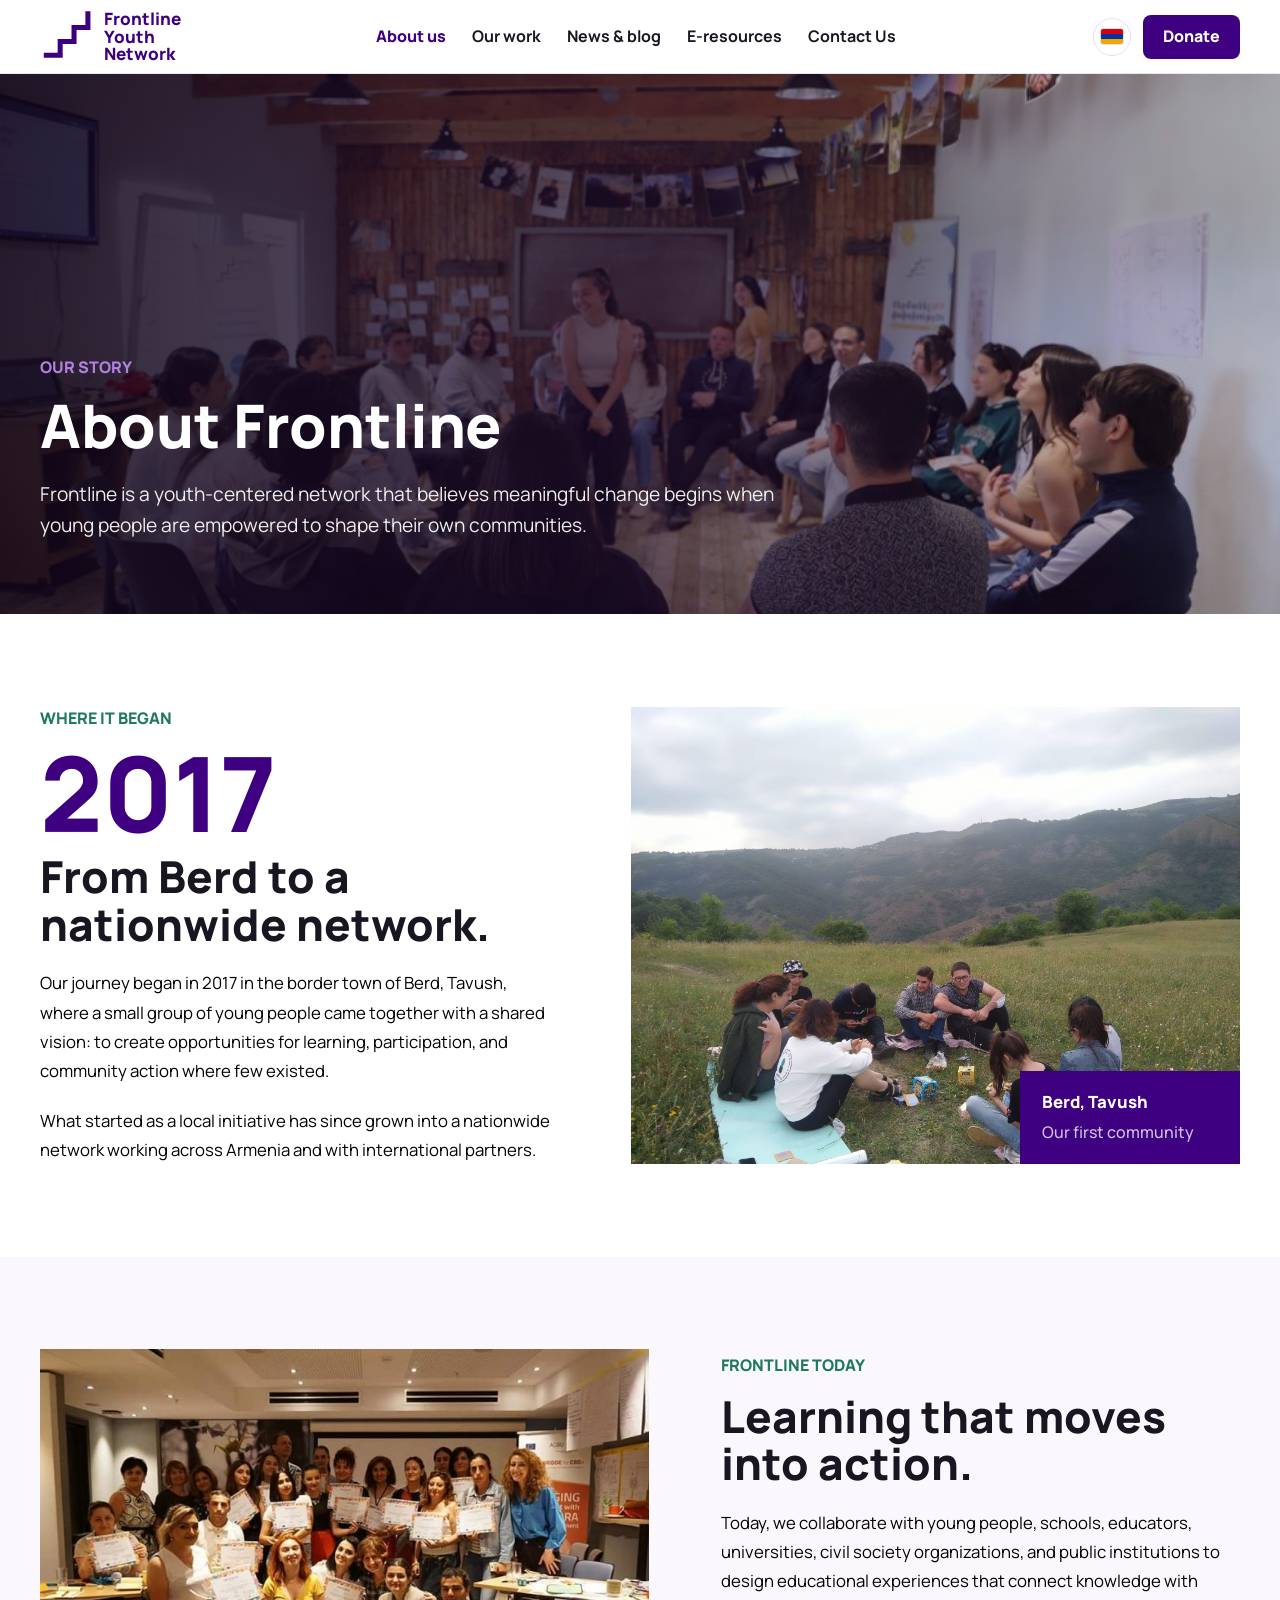
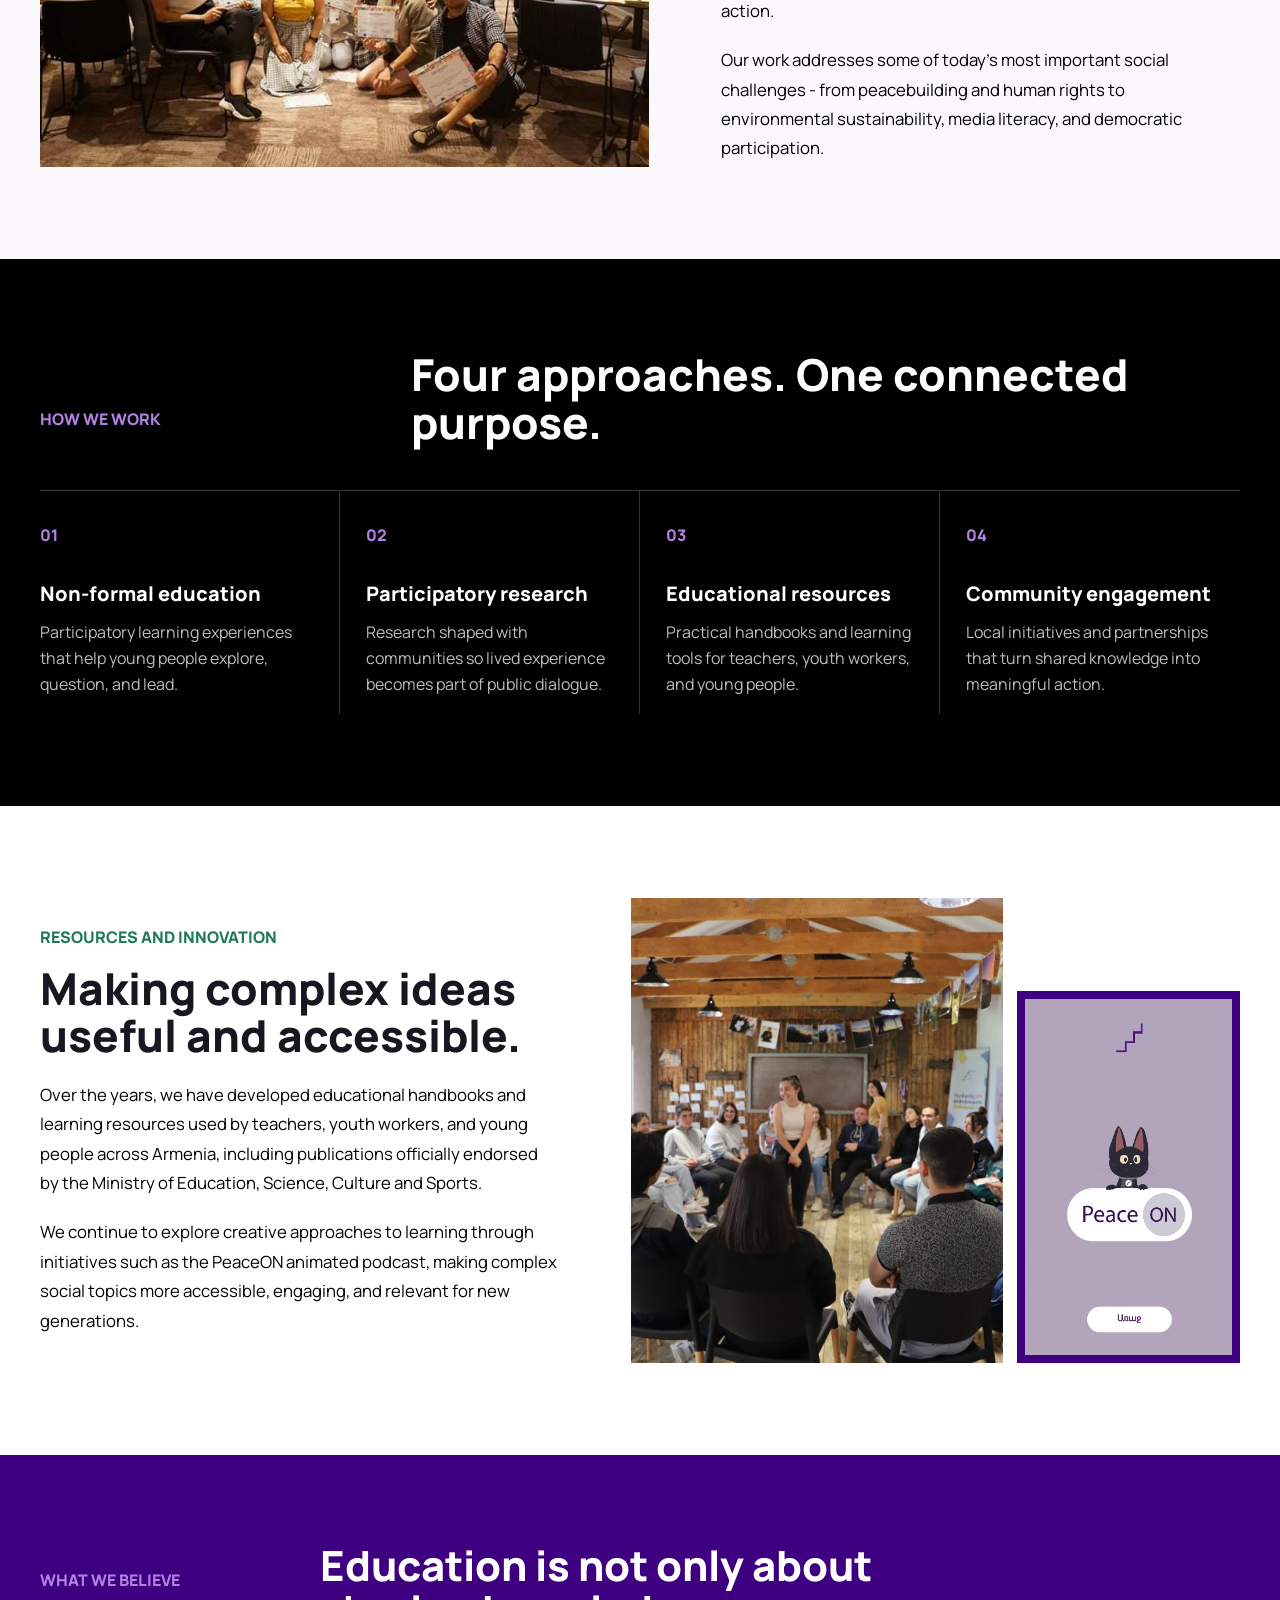
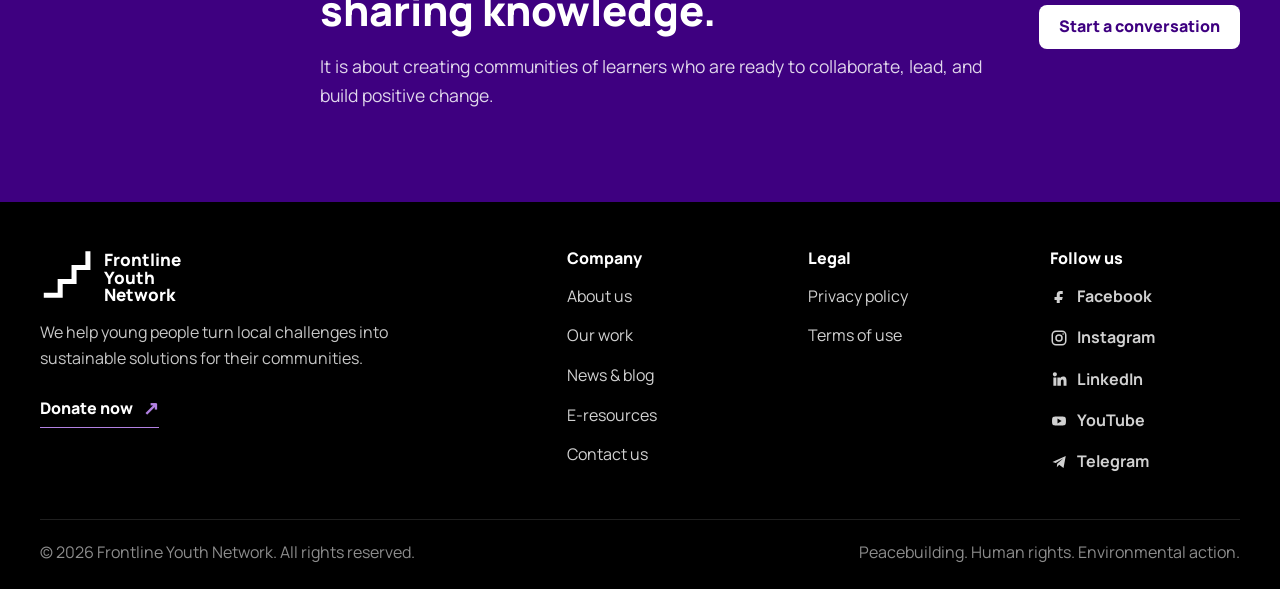
==== commit 78b667ba: "Add resources, legal, blog, and donation pages" ====
--- a/about-us.html
+++ b/about-us.html
@@ -1,4 +1,4 @@
-<!doctype html>
+﻿<!doctype html>
 <html lang="en">
   <head>
     <meta charset="utf-8">
@@ -15,7 +15,7 @@
 
     <header class="site-header" data-header>
       <div class="container header__inner">
-        <a class="btn btn--primary header__donate" href="#">Donate</a>
+        <a class="btn btn--primary header__donate" href="donate.html">Donate</a>
 
         <a class="brand brand--animated" href="index.html" aria-label="Frontline Youth Network home">
           <span class="brand__mark-wrap" aria-hidden="true">
@@ -39,16 +39,16 @@
         <nav class="site-nav" id="site-navigation" aria-label="Main navigation">
           <div class="nav__links">
             <a href="about-us.html" aria-current="page">About us</a>
-            <a href="index.html#what-we-do">Our work</a>
-            <a href="https://frontlineyouth.net/en/news/">News and blog</a>
-            <a href="https://frontlineyouth.net/en/resources/">E-resources</a>
+            <a href="our-work.html">Our work</a>
+            <a href="news.html">News &amp; blog</a>
+            <a href="e-resources.html">E-resources</a>
             <a href="contact-us.html">Contact Us</a>
           </div>
           <div class="nav__actions">
             <a class="lang-switcher" href="#" aria-label="Switch language to Armenian">
               <span class="flag flag--armenia" aria-hidden="true"></span>
             </a>
-            <a class="btn btn--primary nav__donate" href="#">Donate</a>
+            <a class="btn btn--primary nav__donate" href="donate.html">Donate</a>
           </div>
         </nav>
       </div>
@@ -134,7 +134,7 @@
           </div>
           <div class="about-resources__visual" aria-label="Frontline learning in practice">
             <img src="assets/images/mission-youth.jpg" alt="Young people taking part in a Frontline discussion circle">
-            <img src="assets/images/peace-on-illustration.png" alt="Peace ON educational mobile application preview">
+              <img src="assets/images/peace-on-section.webp" alt="Peace ON educational mobile application preview featuring Piso">
           </div>
         </div>
       </section>
@@ -165,15 +165,16 @@
             </span>
           </a>
           <p>We help young people turn local challenges into sustainable solutions for their communities.</p>
-          <a class="footer__donate" href="#">Donate now <span aria-hidden="true">&#8599;</span></a>
+          <a class="footer__donate" href="donate.html">Donate now <span aria-hidden="true">&#8599;</span></a>
         </div>
 
         <nav aria-label="Footer navigation">
           <h2 class="footer__title">Company</h2>
           <ul class="footer__links">
             <li><a href="about-us.html" aria-current="page">About us</a></li>
-            <li><a href="index.html#what-we-do">Our work</a></li>
-            <li><a href="index.html#news">News and blog</a></li>
+            <li><a href="our-work.html">Our work</a></li>
+            <li><a href="news.html">News &amp; blog</a></li>
+            <li><a href="e-resources.html">E-resources</a></li>
             <li><a href="contact-us.html">Contact us</a></li>
           </ul>
         </nav>
@@ -181,9 +182,8 @@
         <nav aria-label="Legal navigation">
           <h2 class="footer__title">Legal</h2>
           <ul class="footer__links">
-            <li><a href="#">Privacy policy</a></li>
-            <li><a href="#">Terms of use</a></li>
-            <li><a href="#">Cookie policy</a></li>
+            <li><a href="privacy-policy.html">Privacy policy</a></li>
+            <li><a href="terms-of-use.html">Terms of use</a></li>
           </ul>
         </nav>
 
--- a/assets/css/style.css
+++ b/assets/css/style.css
@@ -114,6 +114,78 @@
   to {
     background-size: 100% 100%;
     color: #fff;
+  }
+}
+
+@keyframes workIndexFill {
+  from {
+    background-size: 0 100%;
+    color: var(--color-ink);
+  }
+
+  to {
+    background-size: 100% 100%;
+    color: #fff;
+  }
+}
+
+@keyframes resourceTabFill {
+  from {
+    background-size: 0 100%;
+    color: #000;
+  }
+
+  to {
+    background-size: 100% 100%;
+    color: #fff;
+  }
+}
+
+@keyframes resourceHeroText {
+  from {
+    opacity: 0;
+    transform: translateY(22px);
+  }
+
+  to {
+    opacity: 1;
+    transform: translateY(0);
+  }
+}
+
+@keyframes resourceCoverLeft {
+  from {
+    opacity: 0;
+    transform: rotate(0) translate(55px, 80px);
+  }
+
+  to {
+    opacity: 1;
+    transform: rotate(-7deg) translateY(18px);
+  }
+}
+
+@keyframes resourceCoverCenter {
+  from {
+    opacity: 0;
+    transform: translateY(90px);
+  }
+
+  to {
+    opacity: 1;
+    transform: translateY(0);
+  }
+}
+
+@keyframes resourceCoverRight {
+  from {
+    opacity: 0;
+    transform: rotate(0) translate(-55px, 80px);
+  }
+
+  to {
+    opacity: 1;
+    transform: rotate(7deg) translateY(18px);
   }
 }
 
@@ -1092,23 +1164,9 @@
 }
 
 .initiatives__intro {
-  display: grid;
-  grid-template-columns: minmax(260px, 0.72fr) minmax(0, 1.28fr);
-  gap: clamp(32px, 7vw, 100px);
-  align-items: end;
   padding-bottom: 42px;
 }
 
-.initiatives__intro h2 {
-  max-width: 520px;
-}
-
-.initiatives__intro > p {
-  max-width: 720px;
-  color: #000;
-  font-size: 1.05rem;
-  line-height: 1.7;
-}
 
 .initiatives-list {
   border-top: 2px solid var(--color-primary);
@@ -2438,6 +2496,647 @@
   grid-row: 1 / span 2;
 }
 
+.work-hero {
+  position: relative;
+  display: grid;
+  min-height: 540px;
+  align-items: end;
+  overflow: hidden;
+  background: #160722 url("../images/news-training.jpg") center 44% / cover no-repeat;
+  color: #fff;
+}
+
+.work-hero::before {
+  position: absolute;
+  inset: 0;
+  background: linear-gradient(90deg, rgba(15, 5, 24, 0.92), rgba(42, 11, 69, 0.62) 58%, rgba(42, 11, 69, 0.18));
+  content: "";
+}
+
+.work-hero__content {
+  position: relative;
+  z-index: 1;
+  padding-bottom: 70px;
+}
+
+.work-hero .eyebrow {
+  color: var(--color-accent);
+}
+
+.work-hero h1 {
+  width: 100%;
+  max-width: 760px;
+  color: #fff;
+  font-size: 3.75rem;
+  line-height: 1;
+}
+
+.work-hero__content > p:last-child {
+  max-width: 760px;
+  margin-top: 24px;
+  color: rgba(255, 255, 255, 0.92);
+  font-size: 1.15rem;
+  line-height: 1.65;
+}
+
+.work-index {
+  position: sticky;
+  top: var(--header-height);
+  z-index: 60;
+  border-bottom: 1px solid var(--color-line);
+  background: rgba(255, 255, 255, 0.97);
+  overflow-x: auto;
+  scrollbar-width: thin;
+}
+
+.work-index__inner {
+  display: grid;
+  grid-template-columns: repeat(5, minmax(190px, 1fr));
+  width: max-content;
+  min-width: min(1200px, calc(100vw - 40px));
+}
+
+.work-index a {
+  display: flex;
+  min-height: 76px;
+  align-items: center;
+  gap: 10px;
+  border-right: 1px solid var(--color-line);
+  padding: 14px 18px;
+  color: var(--color-ink);
+  font-size: 16px;
+  font-weight: 700;
+  text-decoration: none;
+  background-image: linear-gradient(var(--color-primary), var(--color-primary));
+  background-position: left center;
+  background-repeat: no-repeat;
+  background-size: 0 100%;
+}
+
+.work-index a:first-child {
+  border-left: 1px solid var(--color-line);
+}
+
+.work-index a:hover,
+.work-index a:focus-visible {
+  background: var(--color-soft);
+  color: var(--color-primary);
+}
+
+.work-index a span {
+  color: var(--color-primary);
+  font-weight: 800;
+}
+
+.work-index.is-visible a {
+  animation: workIndexFill 620ms var(--ease-out) both;
+}
+
+.work-index.is-visible a span,
+.work-index.is-visible a::after {
+  color: #fff;
+  transition: color 260ms ease;
+}
+
+.work-index.is-visible a::after {
+  opacity: 1;
+}
+
+.work-index.is-visible a:hover,
+.work-index.is-visible a:focus-visible {
+  background-color: transparent;
+  background-image: linear-gradient(#2d005e, #2d005e);
+  background-size: 100% 100%;
+  color: #fff;
+}
+
+.work-index.is-visible a:hover span,
+.work-index.is-visible a:focus-visible span,
+.work-index.is-visible a:hover::after,
+.work-index.is-visible a:focus-visible::after {
+  color: #fff;
+}
+
+.work-index.is-visible a:nth-child(1) { animation-delay: 0ms; }
+.work-index.is-visible a:nth-child(2) { animation-delay: 180ms; }
+.work-index.is-visible a:nth-child(3) { animation-delay: 360ms; }
+.work-index.is-visible a:nth-child(4) { animation-delay: 540ms; }
+.work-index.is-visible a:nth-child(5) { animation-delay: 720ms; }
+
+.work-program {
+  scroll-margin-top: calc(var(--header-height) + 76px);
+}
+
+.work-program__header {
+  display: grid;
+  grid-template-columns: minmax(0, 1.1fr) minmax(320px, 0.7fr);
+  gap: 70px;
+  align-items: end;
+  padding-bottom: 42px;
+}
+
+.work-program__number {
+  margin-bottom: 14px;
+  color: var(--color-primary);
+  font-size: 1.15rem;
+  font-weight: 800;
+}
+
+.work-program__header h2,
+.work-split__content h2,
+.work-peaceon__content h2 {
+  max-width: 760px;
+  font-size: 3rem;
+}
+
+.work-program__intro {
+  color: #000;
+  font-size: 1.15rem;
+  font-weight: 600;
+  line-height: 1.7;
+}
+
+.work-program__feature {
+  display: block;
+  width: 100%;
+  aspect-ratio: 16 / 7;
+  object-fit: cover;
+  object-position: center 45%;
+}
+
+.work-program__prose {
+  column-count: 2;
+  column-gap: 64px;
+  padding: 48px 0 16px;
+}
+
+.work-program__prose p,
+.work-split__content > p:not(.eyebrow, .work-program__number),
+.work-editorial__copy p,
+.work-peaceon__content > p:not(.eyebrow, .work-program__number) {
+  margin: 0 0 20px;
+  color: #000;
+  line-height: 1.75;
+}
+
+.work-program__prose p {
+  break-inside: avoid;
+}
+
+.work-impact {
+  display: grid;
+  margin-top: 34px;
+  background: var(--color-primary);
+  color: #fff;
+}
+
+.work-impact--three {
+  grid-template-columns: repeat(3, minmax(0, 1fr));
+}
+
+.work-impact > div {
+  display: grid;
+  min-height: 150px;
+  align-content: center;
+  border-right: 1px solid rgba(255, 255, 255, 0.28);
+  padding: 28px 34px;
+}
+
+.work-impact > div:last-child {
+  border-right: 0;
+}
+
+.work-impact strong {
+  font-size: 2.25rem;
+  line-height: 1;
+}
+
+.work-impact span {
+  margin-top: 10px;
+  color: rgba(255, 255, 255, 0.78);
+}
+
+.work-program--seed {
+  background: var(--color-soft);
+}
+
+.work-split {
+  display: grid;
+  grid-template-columns: minmax(0, 0.92fr) minmax(0, 1.08fr);
+  gap: 72px;
+  align-items: start;
+}
+
+.work-split__media {
+  position: sticky;
+  top: calc(var(--header-height) + 106px);
+}
+
+.work-split__media img {
+  display: block;
+  width: 100%;
+  aspect-ratio: 4 / 5;
+  object-fit: cover;
+}
+
+.work-split__media > p {
+  position: absolute;
+  right: 0;
+  bottom: 0;
+  background: var(--color-primary);
+  padding: 18px 24px;
+  color: #fff;
+  font-size: 1.15rem;
+  font-weight: 800;
+}
+
+.work-split__content .work-program__intro,
+.work-peaceon__content .work-program__intro {
+  margin-top: 24px;
+}
+
+.work-split__content > p:not(.eyebrow, .work-program__number),
+.work-peaceon__content > p:not(.eyebrow, .work-program__number) {
+  margin-top: 20px;
+}
+
+.work-glance {
+  margin-top: 72px;
+  background: #000;
+  padding: 48px;
+  color: #fff;
+}
+
+.work-glance__heading {
+  display: grid;
+  grid-template-columns: 0.4fr 1fr;
+  gap: 30px;
+  align-items: end;
+}
+
+.work-glance .eyebrow {
+  color: var(--color-accent);
+}
+
+.work-glance h3 {
+  color: #fff;
+  font-size: 2rem;
+}
+
+.work-glance ul {
+  display: grid;
+  grid-template-columns: repeat(4, minmax(0, 1fr));
+  margin: 40px 0 0;
+  padding: 0;
+  border-top: 1px solid rgba(255, 255, 255, 0.24);
+  list-style: none;
+}
+
+.work-glance li {
+  display: grid;
+  align-content: start;
+  border-right: 1px solid rgba(255, 255, 255, 0.2);
+  padding: 28px 22px 10px;
+}
+
+.work-glance li:first-child {
+  padding-left: 0;
+}
+
+.work-glance li:last-child {
+  border-right: 0;
+  padding-right: 0;
+}
+
+.work-glance strong {
+  color: var(--color-accent);
+  font-size: 2rem;
+}
+
+.work-glance li span {
+  margin-top: 10px;
+  color: rgba(255, 255, 255, 0.75);
+  line-height: 1.55;
+}
+
+.work-glance > p {
+  margin-top: 34px;
+  color: rgba(255, 255, 255, 0.82);
+}
+
+.work-program--future {
+  background: #fff;
+}
+
+.work-editorial {
+  display: grid;
+  grid-template-columns: minmax(300px, 0.74fr) minmax(0, 1.26fr);
+  gap: 70px;
+  align-items: start;
+}
+
+.work-editorial__visual {
+  background: #030d1a;
+}
+
+.work-editorial__visual img {
+  display: block;
+  width: 100%;
+  aspect-ratio: 1 / 1;
+  object-fit: cover;
+}
+
+.work-program--trauma {
+  background: var(--color-soft);
+}
+
+.work-split--reverse .work-split__media {
+  order: 2;
+}
+
+.work-split--reverse .work-split__content {
+  order: 1;
+}
+
+.work-program--trauma .work-split__media img {
+  aspect-ratio: 4 / 5;
+}
+
+.work-program--peaceon {
+  background: var(--color-primary);
+  color: #fff;
+}
+
+.work-peaceon {
+  display: grid;
+  grid-template-columns: minmax(0, 1.08fr) minmax(340px, 0.72fr);
+  gap: 72px;
+  align-items: center;
+}
+
+.work-program--peaceon .work-program__number,
+.work-program--peaceon .eyebrow {
+  color: var(--color-accent);
+}
+
+.work-program--peaceon h2 {
+  color: #fff;
+}
+
+.work-program--peaceon .work-program__intro,
+.work-program--peaceon .work-peaceon__content > p:not(.eyebrow, .work-program__number) {
+  color: rgba(255, 255, 255, 0.86);
+}
+
+.work-peaceon__visual {
+  display: flex;
+  justify-content: center;
+}
+
+.work-peaceon__visual img {
+    display: block;
+    width: min(100%, 370px);
+    max-height: 680px;
+    object-fit: contain;
+  }
+
+.work-peaceon__actions {
+  display: flex;
+  flex-wrap: wrap;
+  gap: 12px;
+  margin-top: 32px;
+}
+
+.work-program--peaceon .btn--secondary {
+    border-color: rgba(255, 255, 255, 0.72);
+    color: #fff;
+  }
+
+/* Our Work uses an editorial programme language distinct from the About page. */
+.work-hero {
+  min-height: 540px;
+  align-items: end;
+  background: #160722 url("../images/our-work-hero.jpg") center 48% / cover no-repeat;
+}
+
+.work-hero::before {
+  background: linear-gradient(90deg, rgba(15, 5, 24, 0.94), rgba(42, 11, 69, 0.68) 58%, rgba(42, 11, 69, 0.2));
+}
+
+.work-hero__content {
+  display: block;
+  padding-block: 0 70px;
+}
+
+.work-hero h1 {
+  max-width: 760px;
+  font-size: 3.75rem;
+  line-height: 1;
+}
+
+.work-index a {
+  position: relative;
+  flex-direction: column;
+  align-items: flex-start;
+  justify-content: center;
+}
+
+.work-index a::after {
+  position: absolute;
+  top: 14px;
+  right: 14px;
+  bottom: auto;
+  content: "\2198";
+  color: var(--color-primary);
+  opacity: 0;
+  transition: opacity 180ms ease;
+}
+
+.work-index a {
+  padding-right: 42px;
+}
+
+.work-index a:hover::after,
+.work-index a:focus-visible::after {
+  opacity: 1;
+}
+
+.work-program--peace {
+  background: #fff;
+}
+
+.work-peace-layout {
+  display: grid;
+  grid-template-columns: minmax(330px, 0.8fr) minmax(0, 1.2fr);
+  gap: 70px;
+  align-items: start;
+}
+
+.work-peace-layout__media {
+  position: sticky;
+  top: calc(var(--header-height) + 106px);
+  margin: 0;
+}
+
+.work-peace-layout__media .work-program__feature {
+  aspect-ratio: 4 / 5;
+}
+
+.work-peace-layout__media figcaption {
+  margin-top: 16px;
+  border-left: 4px solid var(--color-primary);
+  padding-left: 16px;
+  font-weight: 700;
+  line-height: 1.5;
+}
+
+.work-peace-layout .work-program__prose {
+  column-count: 1;
+  padding: 0;
+}
+
+.work-impact {
+  border-radius: 0;
+}
+
+.work-program--seed {
+  background: #f0e8f8;
+}
+
+.work-split--seed {
+  grid-template-columns: minmax(280px, 0.72fr) minmax(0, 1.28fr);
+  gap: 56px;
+}
+
+.work-split--seed .work-split__media {
+  position: sticky;
+  top: calc(var(--header-height) + 106px);
+}
+
+.work-split--seed .work-split__media img {
+  aspect-ratio: 4 / 5;
+}
+
+.work-split--seed .work-split__content {
+  background: #fff;
+  margin-top: 72px;
+  padding: 44px;
+}
+
+.work-glance {
+  margin-top: 0;
+}
+
+.work-program--future {
+  padding-block: 130px;
+}
+
+.work-program__header--future {
+  border-top: 1px solid #000;
+  padding-top: 34px;
+}
+
+.work-editorial {
+  grid-template-columns: repeat(2, minmax(0, 1fr));
+  gap: 56px;
+  align-items: start;
+}
+
+.work-editorial__visual {
+  position: relative;
+  background: var(--color-primary);
+}
+
+@media (min-width: 1025px) {
+  .work-editorial__visual {
+    position: sticky;
+    top: calc(var(--header-height) + 106px);
+  }
+}
+
+.work-editorial__visual img {
+  aspect-ratio: 4 / 3;
+  object-position: center;
+}
+
+.work-editorial__visual span {
+  display: block;
+  padding: 24px 28px;
+  color: #fff;
+  font-size: 1.3rem;
+  font-weight: 700;
+}
+
+.work-program--trauma {
+  background: #f1eaf7;
+  color: #000;
+}
+
+.work-program--trauma h2,
+.work-program--trauma .work-program__intro,
+.work-program--trauma .work-split__content > p:not(.eyebrow, .work-program__number) {
+  color: #000;
+}
+
+.work-program--trauma .eyebrow,
+.work-program--trauma .work-program__number {
+  color: var(--color-primary);
+}
+
+.work-split--trauma .work-split__media {
+  position: relative;
+  top: auto;
+  transform: translateY(72px);
+}
+
+.work-split--trauma {
+  grid-template-columns: minmax(0, 1.28fr) minmax(280px, 0.72fr);
+  gap: 56px;
+}
+
+.work-split--trauma .work-split__media > p {
+  position: static;
+  background: var(--color-primary);
+  color: #fff;
+}
+
+.work-program--peaceon {
+  position: relative;
+  overflow: hidden;
+  background: #fff;
+  color: #000;
+}
+
+.work-program--peaceon::before {
+  position: absolute;
+  width: 44%;
+  height: 100%;
+  right: 0;
+  top: 0;
+  background: var(--color-primary);
+  content: "";
+}
+
+.work-program--peaceon h2,
+.work-program--peaceon .work-program__intro,
+.work-program--peaceon .work-peaceon__content > p:not(.eyebrow, .work-program__number) {
+  color: #000;
+}
+
+.work-program--peaceon .work-program__number,
+.work-program--peaceon .eyebrow {
+  color: var(--color-primary);
+}
+
+.work-peaceon {
+  position: relative;
+}
+
+.work-peaceon__visual {
+  min-height: 650px;
+  align-items: center;
+}
+
 .site-nav a[aria-current="page"] {
   color: var(--color-primary);
   font-weight: 800;
@@ -2825,7 +3524,6 @@
   }
 
   .initiatives__intro {
-    gap: 18px;
     padding-bottom: 32px;
   }
 
@@ -3290,6 +3988,58 @@
 
   .about-belief .btn {
     grid-column: 2;
+  }
+
+  .work-hero {
+    min-height: 480px;
+  }
+
+  .work-program__header {
+    grid-template-columns: 1fr;
+    gap: 24px;
+  }
+
+  .work-split,
+  .work-editorial,
+  .work-peaceon {
+    grid-template-columns: 1fr;
+    gap: 44px;
+  }
+
+  .work-split__media {
+    position: relative;
+    top: auto;
+    max-width: 760px;
+  }
+
+  .work-split__media img,
+  .work-program--trauma .work-split__media img {
+    aspect-ratio: 16 / 10;
+  }
+
+  .work-split--reverse .work-split__media,
+  .work-split--reverse .work-split__content {
+    order: initial;
+  }
+
+  .work-glance ul {
+    grid-template-columns: repeat(2, minmax(0, 1fr));
+  }
+
+  .work-glance li:nth-child(2) {
+    border-right: 0;
+  }
+
+  .work-glance li:nth-child(-n + 2) {
+    border-bottom: 1px solid rgba(255, 255, 255, 0.2);
+  }
+
+  .work-editorial__visual {
+    max-width: 620px;
+  }
+
+  .work-peaceon__visual {
+    justify-content: start;
   }
 }
 
@@ -3380,6 +4130,1793 @@
     grid-column: 1;
     grid-row: auto;
     width: 100%;
+  }
+
+  .work-hero {
+    min-height: 430px;
+    background-position: 56% center;
+  }
+
+  .work-hero__content {
+    padding-bottom: 48px;
+  }
+
+  .work-hero h1 {
+    font-size: 2.55rem;
+  }
+
+  .work-hero__content > p:last-child {
+    margin-top: 18px;
+    font-size: 1rem;
+  }
+
+  .work-index__inner {
+    grid-template-columns: repeat(5, minmax(175px, 1fr));
+  }
+
+  .work-index a {
+    min-height: 66px;
+    padding: 10px 14px;
+  }
+
+  .work-program {
+    scroll-margin-top: calc(var(--header-height) + 66px);
+  }
+
+  .work-program__header h2,
+  .work-split__content h2,
+  .work-peaceon__content h2 {
+    font-size: 2.05rem;
+  }
+
+  .work-program__intro {
+    font-size: 1.05rem;
+  }
+
+  .work-program__feature {
+    aspect-ratio: 4 / 3;
+  }
+
+  .work-program__prose {
+    column-count: 1;
+    padding-top: 32px;
+  }
+
+  .work-impact--three {
+    grid-template-columns: 1fr;
+  }
+
+  .work-impact > div {
+    min-height: 112px;
+    border-right: 0;
+    border-bottom: 1px solid rgba(255, 255, 255, 0.28);
+    padding: 24px;
+  }
+
+  .work-impact > div:last-child {
+    border-bottom: 0;
+  }
+
+  .work-split {
+    gap: 34px;
+  }
+
+  .work-split__media img,
+  .work-program--trauma .work-split__media img {
+    aspect-ratio: 4 / 3;
+  }
+
+  .work-glance {
+    margin-top: 48px;
+    padding: 30px 22px;
+  }
+
+  .work-glance__heading {
+    grid-template-columns: 1fr;
+    gap: 4px;
+  }
+
+  .work-glance h3 {
+    font-size: 1.7rem;
+  }
+
+  .work-glance ul {
+    grid-template-columns: 1fr;
+    margin-top: 28px;
+  }
+
+  .work-glance li,
+  .work-glance li:first-child,
+  .work-glance li:last-child {
+    border-right: 0;
+    border-bottom: 1px solid rgba(255, 255, 255, 0.2);
+    padding: 22px 0;
+  }
+
+  .work-glance li:last-child {
+    border-bottom: 0;
+  }
+
+  .work-editorial {
+    gap: 30px;
+  }
+
+  .work-peaceon__visual {
+    justify-content: center;
+  }
+
+  .work-peaceon__actions {
+    flex-direction: column;
+  }
+
+  .work-peaceon__actions .btn {
+    width: 100%;
+  }
+}
+
+/* News and blog archive */
+.archive-hero {
+  border-bottom: 1px solid var(--color-line);
+  background: var(--color-soft);
+  padding: 110px 0 72px;
+}
+
+/* Legal pages */
+.legal-hero {
+  border-bottom: 1px solid var(--color-line);
+  background: var(--color-primary);
+  padding: 104px 0 72px;
+  color: #fff;
+}
+
+/* Single post */
+.post-hero {
+  position: relative;
+  overflow: hidden;
+  background: #170423;
+  padding: 52px 0 58px;
+  color: #fff;
+}
+
+/* Electronic resources */
+.resources-hero {
+  position: relative;
+  overflow: hidden;
+  background: var(--color-primary);
+  padding: 76px 0 68px;
+  color: #fff;
+}
+
+/* Donate */
+.donate-page {
+  overflow: hidden;
+}
+
+.donate-hero {
+  background: var(--color-soft);
+  height: calc(100svh - var(--header-height));
+  padding: 0;
+}
+
+.donate-hero__inner {
+  display: block;
+  width: 100%;
+  max-width: none;
+  height: 100%;
+  padding: 0;
+}
+
+.donate-hero__content h1 {
+  max-width: 760px;
+  color: #000;
+  font-size: 3.55rem;
+  line-height: 1.05;
+}
+
+.donate-hero__content > p:last-child {
+  max-width: 650px;
+  margin-top: 24px;
+  color: #000;
+  font-size: 1.1rem;
+  line-height: 1.75;
+}
+
+.donate-panel {
+  display: flex;
+  width: 100%;
+  height: 100%;
+  flex-direction: column;
+  border-top: 7px solid var(--color-accent);
+  background: #fff;
+  padding: 24px max(24px, calc((100vw - 1200px) / 2));
+  color: #000;
+  box-shadow: 0 22px 55px rgba(35, 4, 58, 0.12);
+}
+
+.donate-panel__label {
+  color: var(--color-primary);
+  font-size: 16px;
+  font-weight: 800;
+  text-transform: uppercase;
+}
+
+.donate-panel h1 {
+  margin-top: 18px;
+  color: #000;
+  font-size: 1.45rem;
+  line-height: 1.4;
+}
+
+.donate-panel__form {
+  display: block;
+  width: 100%;
+  margin-top: 32px;
+  min-height: 0;
+  flex: 1;
+  border: 0;
+  background: #fff;
+}
+
+.donate-panel__security {
+  display: grid;
+  grid-template-columns: 28px 1fr;
+  gap: 12px;
+  margin-top: 12px;
+  align-items: start;
+}
+
+.donate-panel__security span {
+  display: grid;
+  width: 25px;
+  height: 25px;
+  place-items: center;
+  border: 1px solid var(--color-primary);
+  border-radius: 50%;
+  font-size: 16px;
+}
+
+.donate-panel__security p {
+  color: #000;
+  font-size: 16px;
+  line-height: 1.55;
+}
+
+.donate-panel > img {
+  width: 260px;
+  max-width: 100%;
+  margin-top: 12px;
+  border-top: 1px solid var(--color-line);
+  padding-top: 20px;
+}
+
+.donate-impact {
+  background: #fff;
+}
+
+.donate-impact__header {
+  display: grid;
+  grid-template-columns: 0.45fr 1fr;
+  gap: 44px;
+  align-items: end;
+  margin-bottom: 48px;
+}
+
+.donate-impact__header h2 {
+  max-width: 720px;
+  color: #000;
+  font-size: 2.6rem;
+}
+
+.donate-impact__grid {
+  display: grid;
+  grid-template-columns: repeat(3, minmax(0, 1fr));
+  border-block: 1px solid var(--color-line);
+}
+
+.donate-impact__grid article {
+  min-height: 250px;
+  border-right: 1px solid var(--color-line);
+  padding: 32px;
+}
+
+.donate-impact__grid article:first-child {
+  border-left: 1px solid var(--color-line);
+}
+
+.donate-impact__grid span {
+  color: var(--color-primary);
+  font-weight: 800;
+}
+
+.donate-impact__grid h3 {
+  margin-top: 42px;
+  color: #000;
+  font-size: 1.45rem;
+}
+
+.donate-impact__grid p {
+  margin-top: 14px;
+  color: #000;
+  line-height: 1.65;
+}
+
+.donate-contact {
+  background: var(--color-accent);
+  padding: 66px 0;
+}
+
+.donate-contact__inner {
+  display: grid;
+  grid-template-columns: 1fr 0.75fr;
+  gap: 90px;
+  align-items: end;
+}
+
+.donate-contact h2 {
+  color: #190227;
+  font-size: 2.4rem;
+}
+
+.donate-contact__inner > div:last-child p {
+  color: #190227;
+  line-height: 1.65;
+}
+
+.donate-contact__inner a {
+  display: inline-flex;
+  gap: 10px;
+  margin-top: 22px;
+  color: #190227;
+  font-weight: 800;
+}
+
+@media (max-width: 900px) {
+  .donate-hero__inner,
+  .donate-contact__inner {
+    grid-template-columns: 1fr;
+    gap: 48px;
+  }
+}
+
+@media (max-width: 700px) {
+  .donate-hero {
+    padding: 0;
+  }
+
+  .donate-hero__content h1 {
+    font-size: 2.45rem;
+  }
+
+  .donate-panel {
+    padding: 16px;
+  }
+
+  .donate-panel__form {
+    min-height: 0;
+  }
+
+  .donate-impact__header {
+    grid-template-columns: 1fr;
+    gap: 8px;
+  }
+
+  .donate-impact__header h2 {
+    font-size: 2rem;
+  }
+
+  .donate-impact__grid {
+    grid-template-columns: 1fr;
+  }
+
+  .donate-impact__grid article,
+  .donate-impact__grid article:first-child {
+    min-height: 0;
+    border-right: 1px solid var(--color-line);
+    border-bottom: 1px solid var(--color-line);
+    border-left: 1px solid var(--color-line);
+    padding: 28px 22px;
+  }
+
+  .donate-impact__grid article:last-child {
+    border-bottom: 0;
+  }
+
+  .donate-impact__grid h3 {
+    margin-top: 24px;
+  }
+
+  .donate-contact {
+    padding: 54px 0;
+  }
+}
+
+.resources-hero__inner {
+  display: grid;
+  grid-template-columns: minmax(0, 0.92fr) minmax(380px, 1.08fr);
+  gap: 72px;
+  align-items: center;
+}
+
+.resources-hero h1 {
+  max-width: 740px;
+  color: #fff;
+  font-size: 3.45rem;
+}
+
+.resources-hero .eyebrow {
+  color: var(--color-accent);
+}
+
+.resources-hero__content > p:not(.eyebrow, .resources-hero__free) {
+  max-width: 610px;
+  margin-top: 24px;
+  color: rgba(255, 255, 255, 0.88);
+  line-height: 1.7;
+}
+
+.resources-hero__content > * {
+  animation: resourceHeroText 700ms var(--ease-out) both;
+}
+
+.resources-hero__content > :nth-child(1) { animation-delay: 120ms; }
+.resources-hero__content > :nth-child(2) { animation-delay: 220ms; }
+.resources-hero__content > :nth-child(3) { animation-delay: 340ms; }
+.resources-hero__content > :nth-child(4) { animation-delay: 460ms; }
+
+.resources-hero__free {
+  display: flex;
+  align-items: center;
+  gap: 12px;
+  margin-top: 30px;
+  color: #fff;
+  font-weight: 800;
+}
+
+.resource-library {
+  scroll-margin-top: var(--header-height);
+}
+
+.resources-hero__visual {
+  position: relative;
+  min-height: 440px;
+}
+
+.resources-hero__visual img {
+  position: absolute;
+  bottom: 0;
+  width: 31%;
+  height: 390px;
+  object-fit: contain;
+  filter: drop-shadow(0 22px 22px rgba(17, 1, 28, 0.35));
+}
+
+.resources-hero__visual img:nth-child(1) {
+  left: 4%;
+  z-index: 1;
+  transform: rotate(-7deg) translateY(18px);
+  animation: resourceCoverLeft 850ms var(--ease-out) 620ms both;
+}
+
+.resources-hero__visual img:nth-child(2) {
+  left: 34%;
+  z-index: 3;
+  animation: resourceCoverCenter 850ms var(--ease-out) 760ms both;
+}
+
+.resources-hero__visual img:nth-child(3) {
+  right: 3%;
+  z-index: 2;
+  transform: rotate(7deg) translateY(18px);
+  animation: resourceCoverRight 850ms var(--ease-out) 900ms both;
+}
+
+.resource-library {
+  background: #fff;
+}
+
+.resource-tabs {
+  display: grid;
+  grid-template-columns: repeat(2, minmax(0, 1fr));
+  border-block: 1px solid var(--color-line);
+}
+
+.resource-tab {
+  display: flex;
+  min-height: 86px;
+  align-items: center;
+  justify-content: space-between;
+  border: 0;
+  border-inline: 1px solid var(--color-line);
+  background-color: #fff;
+  background-image: linear-gradient(var(--color-primary), var(--color-primary));
+  background-position: left center;
+  background-repeat: no-repeat;
+  background-size: 0 100%;
+  padding: 18px 28px;
+  color: #000;
+  font: inherit;
+  font-size: 1.05rem;
+  font-weight: 800;
+  cursor: pointer;
+  transition: background 180ms ease, color 180ms ease;
+}
+
+.resource-tab + .resource-tab {
+  border-left: 0;
+}
+
+.resource-tab span {
+  color: var(--color-primary);
+}
+
+.resource-tabs.is-visible .resource-tab.is-active {
+  animation: resourceTabFill 620ms var(--ease-out) both;
+}
+
+.resource-tab.is-active span {
+  color: #fff;
+  transition: color 280ms ease;
+}
+
+.resource-tab:focus-visible {
+  outline: 3px solid var(--color-accent);
+  outline-offset: -4px;
+}
+
+.resource-library__heading {
+  display: flex;
+  justify-content: space-between;
+  gap: 30px;
+  margin: 34px 0;
+  color: #000;
+}
+
+.resource-library__heading strong,
+.resource-library__heading > span {
+  color: var(--color-primary);
+  font-weight: 800;
+}
+
+.resource-library__heading strong {
+  font-size: 1.4rem;
+}
+
+.resource-grid {
+  display: grid;
+  grid-template-columns: repeat(4, minmax(0, 1fr));
+  gap: 52px 24px;
+}
+
+.resource-card {
+  display: flex;
+  min-width: 0;
+  flex-direction: column;
+  border-top: 1px solid #000;
+}
+
+.resource-card[hidden] {
+  display: none;
+}
+
+.resource-card__cover {
+  display: grid;
+  min-height: 390px;
+  place-items: center;
+  overflow: hidden;
+  margin-top: 14px;
+  background: #f4f1f6;
+  padding: 20px;
+}
+
+.resource-card__cover img {
+  width: 100%;
+  height: 350px;
+  object-fit: contain;
+  filter: drop-shadow(0 12px 12px rgba(24, 4, 38, 0.13));
+  transition: transform 420ms var(--ease-out);
+}
+
+.resource-card__cover:hover img,
+.resource-card__cover:focus-visible img {
+  transform: translateY(-6px);
+}
+
+.resource-card__body {
+  display: flex;
+  flex: 1;
+  flex-direction: column;
+  padding-top: 18px;
+}
+
+.resource-card__body > p {
+  color: var(--color-primary);
+  font-size: 16px;
+  font-weight: 700;
+}
+
+.resource-card h2 {
+  margin-top: 10px;
+  color: #000;
+  font-size: 1.2rem;
+  line-height: 1.35;
+}
+
+.resource-card__body > a {
+  display: flex;
+  justify-content: space-between;
+  gap: 12px;
+  margin-top: auto;
+  border-bottom: 1px solid var(--color-line);
+  padding: 22px 0 14px;
+  color: var(--color-primary);
+  font-weight: 800;
+}
+
+.resource-card__body > a span {
+  font-size: 1.25rem;
+  transition: transform 180ms ease;
+}
+
+.resource-card__body > a:hover span,
+.resource-card__body > a:focus-visible span {
+  transform: translateY(4px);
+}
+
+.resource-print {
+  background: var(--color-primary);
+  padding: 78px 0;
+  color: #fff;
+}
+
+.resource-print__inner {
+  display: grid;
+  grid-template-columns: minmax(0, 1fr) minmax(340px, 0.75fr);
+  gap: 90px;
+  align-items: end;
+}
+
+.resource-print .eyebrow {
+  color: var(--color-accent);
+}
+
+.resource-print h2 {
+  max-width: 700px;
+  color: #fff;
+  font-size: 2.6rem;
+}
+
+.resource-print__inner > div:last-child p {
+  color: rgba(255, 255, 255, 0.88);
+  line-height: 1.7;
+}
+
+.resource-print .btn {
+  margin-top: 26px;
+}
+
+@media (max-width: 1100px) {
+  .resource-grid {
+    grid-template-columns: repeat(3, minmax(0, 1fr));
+  }
+}
+
+@media (max-width: 820px) {
+  .resources-hero__inner,
+  .resource-print__inner {
+    grid-template-columns: 1fr;
+    gap: 38px;
+  }
+
+  .resources-hero__visual {
+    min-height: 380px;
+  }
+
+  .resources-hero__visual img {
+    height: 340px;
+  }
+
+  .resource-grid {
+    grid-template-columns: repeat(2, minmax(0, 1fr));
+  }
+}
+
+@media (max-width: 600px) {
+  .resources-hero {
+    padding: 70px 0 52px;
+  }
+
+  .resources-hero h1 {
+    font-size: 2.5rem;
+  }
+
+  .resources-hero__visual {
+    min-height: 310px;
+  }
+
+  .resources-hero__visual img {
+    width: 34%;
+    height: 280px;
+  }
+
+  .resource-library {
+    padding-top: 56px;
+  }
+
+  .resource-tab {
+    min-height: 68px;
+    padding: 14px 16px;
+    font-size: 16px;
+  }
+
+  .resource-grid {
+    grid-template-columns: 1fr;
+    gap: 44px;
+  }
+
+  .resource-card__cover {
+    min-height: 360px;
+  }
+
+  .resource-card__cover img {
+    height: 320px;
+  }
+
+  .resource-print {
+    padding: 62px 0;
+  }
+
+  .resource-print h2 {
+    font-size: 2rem;
+  }
+}
+
+/* PeaceON video showcase */
+.work-program--peaceon {
+  background: #f3eef8;
+  color: #000;
+}
+
+.work-program--peaceon::before {
+  display: none;
+}
+
+.peaceon-heading {
+  display: grid;
+  grid-template-columns: minmax(0, 1fr) minmax(340px, 0.7fr);
+  gap: 72px;
+  align-items: end;
+}
+
+.peaceon-heading h2 {
+  max-width: 760px;
+  color: #000;
+  font-size: 3rem;
+}
+
+.work-program--peaceon .peaceon-heading .work-program__number,
+.work-program--peaceon .peaceon-heading .eyebrow {
+  color: var(--color-primary);
+}
+
+.peaceon-heading__copy {
+  border-top: 4px solid var(--color-primary);
+  padding-top: 22px;
+}
+
+.peaceon-heading__copy p,
+.peaceon-footer__copy > p {
+  color: #000;
+  line-height: 1.7;
+}
+
+.peaceon-heading__copy p + p {
+  margin-top: 16px;
+}
+
+.peaceon-videos {
+  display: grid;
+  grid-template-columns: repeat(2, minmax(0, 1fr));
+  gap: 26px;
+  margin-top: 54px;
+}
+
+.peaceon-video {
+  position: relative;
+  display: block;
+  overflow: hidden;
+  background: #150520;
+  color: #fff;
+}
+
+.peaceon-video img {
+  width: 100%;
+  aspect-ratio: 16 / 9;
+  object-fit: cover;
+  transition: transform 550ms var(--ease-out), opacity 300ms ease;
+}
+
+.peaceon-video::after {
+  position: absolute;
+  inset: 0;
+  background: linear-gradient(180deg, transparent 52%, rgba(18, 3, 27, 0.82));
+  content: "";
+}
+
+.peaceon-video:hover img,
+.peaceon-video:focus-visible img {
+  opacity: 0.86;
+  transform: scale(1.025);
+}
+
+.peaceon-video__play {
+  position: absolute;
+  top: 50%;
+  left: 50%;
+  z-index: 2;
+  display: grid;
+  width: 64px;
+  height: 64px;
+  place-items: center;
+  border-radius: 50%;
+  background: #fff;
+  color: var(--color-primary);
+  font-size: 1.25rem;
+  line-height: 1;
+  transform: translate(-50%, -50%);
+  transition: background 180ms ease, color 180ms ease, transform 180ms ease;
+}
+
+.peaceon-video:hover .peaceon-video__play,
+.peaceon-video:focus-visible .peaceon-video__play {
+  background: var(--color-primary);
+  color: #fff;
+  transform: translate(-50%, -50%) scale(1.07);
+}
+
+.peaceon-video__meta {
+  position: absolute;
+  right: 0;
+  bottom: 0;
+  left: 0;
+  z-index: 2;
+  display: flex;
+  justify-content: space-between;
+  gap: 20px;
+  align-items: center;
+  padding: 20px 22px;
+}
+
+.peaceon-video__meta strong,
+.peaceon-video__meta span {
+  color: #fff;
+  font-size: 16px;
+}
+
+.peaceon-footer {
+  display: grid;
+  grid-template-columns: minmax(0, 1.05fr) minmax(320px, 0.65fr);
+  gap: 64px;
+  align-items: center;
+  margin-top: 26px;
+  border-top: 1px solid rgba(62, 0, 128, 0.18);
+  padding-top: 34px;
+}
+
+.peaceon-scenes {
+  display: grid;
+  grid-template-columns: repeat(2, minmax(0, 1fr));
+  gap: 14px;
+}
+
+.peaceon-scenes img {
+  width: 100%;
+  aspect-ratio: 16 / 9;
+  object-fit: cover;
+}
+
+.peaceon-footer__copy .work-peaceon__actions {
+  margin-top: 26px;
+}
+
+.work-program--peaceon .peaceon-footer__copy .btn--secondary {
+  border-color: var(--color-primary);
+  color: var(--color-primary);
+}
+
+@media (max-width: 900px) {
+  .peaceon-heading,
+  .peaceon-footer {
+    grid-template-columns: 1fr;
+    gap: 34px;
+  }
+}
+
+@media (max-width: 700px) {
+  .peaceon-heading h2 {
+    font-size: 2.1rem;
+  }
+
+  .peaceon-videos,
+  .peaceon-scenes {
+    grid-template-columns: 1fr;
+  }
+
+  .peaceon-videos {
+    margin-top: 38px;
+  }
+
+  .peaceon-video__play {
+    width: 54px;
+    height: 54px;
+  }
+
+  .peaceon-video__meta {
+    padding: 16px;
+  }
+
+  .peaceon-footer {
+    gap: 30px;
+  }
+}
+
+/* Custom donation interface */
+.donate-panel {
+  display: grid;
+  grid-template-columns: minmax(280px, 0.72fr) minmax(430px, 1.28fr);
+  gap: 56px;
+  align-items: center;
+  overflow-y: auto;
+}
+
+.donate-panel__intro {
+  align-self: center;
+}
+
+.donate-panel__intro > p:not(.donate-panel__label) {
+  margin-top: 18px;
+  color: #000;
+  line-height: 1.65;
+}
+
+.donate-panel__intro > img {
+  width: 100%;
+  max-width: 320px;
+  margin-top: 24px;
+  border-top: 1px solid var(--color-line);
+  padding-top: 18px;
+}
+
+.donation-form {
+  display: grid;
+  gap: 18px;
+  align-self: center;
+  border: 1px solid var(--color-line);
+  background: #fff;
+  padding: 28px;
+}
+
+.donation-form fieldset {
+  min-width: 0;
+  border: 0;
+  padding: 0;
+}
+
+.donation-form legend,
+.donation-form label > span:first-child {
+  margin-bottom: 9px;
+  color: #000;
+  font-size: 16px;
+  font-weight: 800;
+}
+
+.donation-frequency,
+.donation-amounts {
+  display: grid;
+  gap: 8px;
+}
+
+.donation-frequency {
+  grid-template-columns: repeat(2, minmax(0, 1fr));
+}
+
+.donation-amounts {
+  grid-template-columns: repeat(3, minmax(0, 1fr));
+}
+
+.donation-frequency label,
+.donation-amounts label {
+  position: relative;
+  cursor: pointer;
+}
+
+.donation-frequency input,
+.donation-amounts input {
+  position: absolute;
+  opacity: 0;
+  pointer-events: none;
+}
+
+.donation-frequency label span,
+.donation-amounts label span {
+  display: grid;
+  min-height: 46px;
+  place-items: center;
+  margin: 0;
+  border: 1px solid var(--color-line);
+  padding: 8px 12px;
+  color: #000;
+  font-size: 16px;
+  font-weight: 700;
+  text-align: center;
+  transition: background 180ms ease, border-color 180ms ease, color 180ms ease;
+}
+
+.donation-frequency input:checked + span,
+.donation-amounts input:checked + span {
+  border-color: var(--color-primary);
+  background: var(--color-primary);
+  color: #fff;
+}
+
+.donation-frequency input:focus-visible + span,
+.donation-amounts input:focus-visible + span {
+  outline: 3px solid var(--color-accent);
+  outline-offset: 2px;
+}
+
+.donation-custom {
+  display: block;
+  margin-top: 12px;
+}
+
+.donation-custom > div {
+  display: grid;
+  grid-template-columns: 1fr auto;
+  border: 1px solid var(--color-line);
+}
+
+.donation-custom input,
+.donation-fields input {
+  width: 100%;
+  min-height: 46px;
+  border: 1px solid var(--color-line);
+  background: #fff;
+  padding: 10px 13px;
+  color: #000;
+  font: inherit;
+  font-size: 16px;
+}
+
+.donation-custom input {
+  border: 0;
+}
+
+.donation-custom strong {
+  display: grid;
+  place-items: center;
+  padding: 0 14px;
+  color: var(--color-primary);
+  font-size: 16px;
+}
+
+.donation-fields {
+  display: grid;
+  grid-template-columns: repeat(2, minmax(0, 1fr));
+  gap: 12px;
+}
+
+.donation-fields label {
+  display: grid;
+}
+
+.donation-custom input:focus,
+.donation-fields input:focus {
+  border-color: var(--color-primary);
+  outline: 2px solid rgba(62, 0, 128, 0.16);
+}
+
+.donation-consent {
+  display: grid;
+  grid-template-columns: 18px 1fr;
+  gap: 10px;
+  align-items: start;
+  color: #000;
+  font-size: 16px;
+  line-height: 1.5;
+}
+
+.donation-consent input {
+  width: 18px;
+  height: 18px;
+  margin-top: 2px;
+  accent-color: var(--color-primary);
+}
+
+.donation-consent a {
+  color: var(--color-primary);
+  font-weight: 700;
+  text-decoration: underline;
+  text-underline-offset: 3px;
+}
+
+.donation-submit {
+  width: 100%;
+  min-height: 50px;
+}
+
+.donation-form__status {
+  min-height: 24px;
+  color: var(--color-primary);
+  font-size: 16px;
+  font-weight: 700;
+  line-height: 1.5;
+}
+
+@media (max-width: 900px) {
+  .donate-page {
+    overflow: auto;
+  }
+
+  .donate-hero {
+    height: auto;
+    min-height: calc(100svh - var(--header-height));
+  }
+
+  .donate-panel {
+    grid-template-columns: 1fr;
+    gap: 34px;
+    overflow: visible;
+    padding-block: 42px;
+  }
+
+  .donate-panel__intro > img {
+    max-width: 280px;
+  }
+}
+
+@media (max-width: 600px) {
+  .donation-form {
+    padding: 22px 16px;
+  }
+
+  .donation-amounts,
+  .donation-fields {
+    grid-template-columns: 1fr;
+  }
+}
+
+.post-hero::after {
+  position: absolute;
+  right: -80px;
+  bottom: -1px;
+  width: 38%;
+  height: 8px;
+  background: var(--color-accent);
+  content: "";
+}
+
+.post-hero__inner {
+  display: block;
+  max-width: 1000px;
+}
+
+.post-back {
+  grid-column: 1 / -1;
+  display: inline-flex;
+  align-items: center;
+  gap: 10px;
+  color: var(--color-accent);
+  font-weight: 800;
+}
+
+.post-hero__meta {
+  display: flex;
+  flex-wrap: wrap;
+  gap: 12px 28px;
+  margin-top: 0;
+  color: rgba(255, 255, 255, 0.72);
+  font-weight: 700;
+}
+
+.post-hero__meta a {
+  color: var(--color-accent);
+}
+
+.post-hero h1 {
+  max-width: 900px;
+  margin-top: 20px;
+  color: #fff;
+  font-size: 3.35rem;
+  line-height: 1.08;
+}
+
+.post-hero__lead {
+  grid-column: 2;
+  align-self: end;
+  max-width: 420px;
+  margin-top: 26px;
+  border-top: 4px solid var(--color-accent);
+  padding-top: 22px;
+  color: rgba(255, 255, 255, 0.9);
+  font-size: 1.08rem;
+  line-height: 1.7;
+}
+
+.post-feature {
+  width: min(calc(100% - 40px), 1000px);
+  max-width: 1000px;
+  padding-top: 54px;
+}
+
+.post-feature img {
+  width: 100%;
+  max-height: 680px;
+  aspect-ratio: 16 / 8.5;
+  object-fit: cover;
+}
+
+.post-layout {
+  display: grid;
+  grid-template-columns: 180px minmax(0, 760px);
+  justify-content: center;
+  gap: 70px;
+  padding-block: 72px 110px;
+}
+
+.post-share {
+  position: sticky;
+  top: calc(var(--header-height) + 32px);
+  align-self: start;
+  border-top: 4px solid var(--color-primary);
+  padding-top: 18px;
+}
+
+.post-share p {
+  margin-bottom: 14px;
+  color: #000;
+  font-weight: 800;
+}
+
+.post-share a {
+  display: block;
+  border-top: 1px solid var(--color-line);
+  padding: 12px 0;
+  color: var(--color-primary);
+  font-size: 16px;
+  font-weight: 700;
+}
+
+.post-content {
+  color: #000;
+}
+
+.post-content > p,
+.post-content li {
+  font-size: 1.05rem;
+  line-height: 1.85;
+}
+
+.post-content > p {
+  margin-bottom: 26px;
+}
+
+.post-content__intro {
+  font-size: 1.3rem !important;
+  font-weight: 600;
+  line-height: 1.7 !important;
+}
+
+.post-content h2 {
+  margin: 58px 0 20px;
+  color: var(--color-primary);
+  font-size: 2rem;
+}
+
+.post-content ul {
+  display: grid;
+  gap: 14px;
+  margin: 0 0 36px;
+  padding-left: 24px;
+}
+
+.post-content li::marker {
+  color: var(--color-primary);
+}
+
+.post-content blockquote {
+  margin: 50px 0;
+  border-left: 7px solid var(--color-primary);
+  background: var(--color-soft);
+  padding: 34px 38px;
+}
+
+.post-content blockquote p {
+  color: var(--color-primary);
+  font-size: 1.45rem;
+  font-weight: 700;
+  line-height: 1.55;
+}
+
+.post-content__end {
+  display: flex;
+  justify-content: space-between;
+  gap: 20px;
+  margin-top: 60px;
+  border-block: 1px solid var(--color-line);
+  padding: 24px 0;
+  color: var(--color-primary);
+  font-weight: 800;
+}
+
+.post-related {
+  border-top: 1px solid var(--color-line);
+  background: var(--color-soft);
+}
+
+.post-related__header {
+  display: flex;
+  justify-content: space-between;
+  gap: 30px;
+  align-items: end;
+  margin-bottom: 44px;
+}
+
+.post-related__header h2 {
+  color: #000;
+  font-size: 2.5rem;
+}
+
+.post-related__header > a {
+  color: var(--color-primary);
+  font-weight: 800;
+}
+
+.post-related__grid {
+  display: grid;
+  grid-template-columns: repeat(3, minmax(0, 1fr));
+  gap: 28px;
+}
+
+.post-related .archive-card h3 {
+  margin-top: 16px;
+  color: #000;
+  font-size: 1.25rem;
+  line-height: 1.35;
+}
+
+@media (max-width: 900px) {
+  .post-layout {
+    grid-template-columns: 1fr;
+    gap: 48px;
+  }
+
+  .post-share {
+    position: static;
+    display: flex;
+    flex-wrap: wrap;
+    gap: 0 26px;
+  }
+
+  .post-share p {
+    flex-basis: 100%;
+  }
+
+  .post-share a {
+    border-top: 0;
+  }
+}
+
+@media (max-width: 700px) {
+  .post-hero {
+    padding: 42px 0 46px;
+  }
+
+  .post-hero::after {
+    width: 58%;
+  }
+
+  .post-hero h1 {
+    font-size: 2.35rem;
+  }
+
+  .post-hero__lead,
+  .post-content__intro,
+  .post-content > p,
+  .post-content li {
+    font-size: 1rem !important;
+  }
+
+  .post-feature {
+    padding-top: 30px;
+  }
+
+  .post-feature img {
+    aspect-ratio: 4 / 3;
+  }
+
+  .post-layout {
+    padding-block: 52px 76px;
+  }
+
+  .post-content h2 {
+    margin-top: 44px;
+    font-size: 1.65rem;
+  }
+
+  .post-content blockquote {
+    margin: 38px 0;
+    padding: 26px 22px;
+  }
+
+  .post-content blockquote p {
+    font-size: 1.2rem;
+  }
+
+  .post-content__end,
+  .post-related__header {
+    align-items: flex-start;
+    flex-direction: column;
+  }
+
+  .post-related__header h2 {
+    font-size: 2rem;
+  }
+
+  .post-related__grid {
+    grid-template-columns: 1fr;
+    gap: 42px;
+  }
+}
+
+.legal-hero .eyebrow {
+  color: var(--color-accent);
+}
+
+.legal-hero h1 {
+  max-width: 820px;
+  color: #fff;
+  font-size: 3.75rem;
+}
+
+.legal-hero .container > p:last-child {
+  max-width: 660px;
+  margin-top: 20px;
+  color: rgba(255, 255, 255, 0.86);
+  font-size: 1.1rem;
+  line-height: 1.7;
+}
+
+.legal-page {
+  background: #fff;
+}
+
+.legal-page__layout {
+  display: grid;
+  grid-template-columns: minmax(220px, 0.34fr) minmax(0, 1fr);
+  gap: 90px;
+  align-items: start;
+}
+
+.legal-page__aside {
+  position: sticky;
+  top: calc(var(--header-height) + 32px);
+  border-top: 4px solid var(--color-primary);
+  padding-top: 20px;
+}
+
+.legal-page__aside p {
+  color: #000;
+  font-size: 16px;
+}
+
+.legal-page__aside strong {
+  display: block;
+  margin-top: 6px;
+  color: var(--color-primary);
+}
+
+.legal-page__aside a {
+  display: inline-flex;
+  gap: 8px;
+  margin-top: 34px;
+  color: var(--color-primary);
+  font-weight: 800;
+}
+
+.legal-page__content {
+  max-width: 790px;
+}
+
+.legal-page__lead {
+  margin-bottom: 52px;
+  color: #000;
+  font-size: 1.3rem;
+  font-weight: 600;
+  line-height: 1.65;
+}
+
+.legal-page__content section {
+  border-top: 1px solid var(--color-line);
+  padding: 34px 0;
+}
+
+.legal-page__content h2 {
+  color: var(--color-primary);
+  font-size: 1.55rem;
+}
+
+.legal-page__content section p {
+  margin-top: 14px;
+  color: #000;
+  line-height: 1.75;
+}
+
+.legal-page__content section a {
+  color: var(--color-primary);
+  font-weight: 700;
+  text-decoration: underline;
+  text-underline-offset: 4px;
+}
+
+@media (max-width: 800px) {
+  .legal-page__layout {
+    grid-template-columns: 1fr;
+    gap: 52px;
+  }
+
+  .legal-page__aside {
+    position: static;
+  }
+}
+
+@media (max-width: 700px) {
+  .legal-hero {
+    padding: 72px 0 52px;
+  }
+
+  .legal-hero h1 {
+    font-size: 2.55rem;
+  }
+
+  .legal-hero .container > p:last-child,
+  .legal-page__lead {
+    font-size: 1rem;
+  }
+
+  .legal-page__content section {
+    padding: 28px 0;
+  }
+}
+
+.archive-hero__inner {
+  display: grid;
+  grid-template-columns: minmax(0, 1.2fr) minmax(300px, 0.8fr);
+  gap: 80px;
+  align-items: end;
+}
+
+.archive-hero h1 {
+  max-width: 760px;
+  font-size: 3.75rem;
+}
+
+.archive-hero__inner > p {
+  max-width: 520px;
+  border-left: 4px solid var(--color-primary);
+  padding-left: 24px;
+  color: #000;
+  font-size: 1.1rem;
+  line-height: 1.7;
+}
+
+.news-archive {
+  background: #fff;
+}
+
+.news-tabs {
+  display: flex;
+  overflow-x: auto;
+  border-block: 1px solid var(--color-line);
+  scrollbar-width: thin;
+}
+
+.news-tab {
+  flex: 1 0 auto;
+  min-height: 68px;
+  border: 0;
+  border-right: 1px solid var(--color-line);
+  background-color: #fff;
+  background-image: linear-gradient(var(--color-primary), var(--color-primary));
+  background-position: left center;
+  background-repeat: no-repeat;
+  background-size: 0 100%;
+  padding: 14px 28px;
+  color: #000;
+  font: inherit;
+  font-size: 16px;
+  font-weight: 700;
+  cursor: pointer;
+  transition: background 180ms ease, color 180ms ease;
+}
+
+.news-tab:first-child {
+  border-left: 1px solid var(--color-line);
+}
+
+.news-tab:focus-visible {
+  outline: 3px solid var(--color-accent);
+  outline-offset: -4px;
+}
+
+.news-tabs.is-visible .news-tab.is-active {
+  animation: resourceTabFill 620ms var(--ease-out) both;
+}
+
+.news-archive__summary {
+  display: flex;
+  justify-content: space-between;
+  align-items: center;
+  margin: 34px 0;
+  color: #000;
+}
+
+.news-archive__summary strong {
+  color: var(--color-primary);
+  font-size: 1.4rem;
+}
+
+.news-archive__summary span {
+  color: var(--color-primary);
+  font-weight: 700;
+}
+
+.archive-grid {
+  display: grid;
+  grid-template-columns: repeat(3, minmax(0, 1fr));
+  gap: 54px 28px;
+}
+
+.archive-card {
+  display: flex;
+  min-width: 0;
+  flex-direction: column;
+  border-top: 1px solid #000;
+  opacity: 1;
+}
+
+.archive-card[hidden] {
+  display: none;
+}
+
+.archive-card__image {
+  display: block;
+  overflow: hidden;
+  margin-top: 14px;
+}
+
+.archive-card__image img {
+  width: 100%;
+  aspect-ratio: 4 / 3;
+  object-fit: cover;
+  transition: transform 500ms var(--ease-out);
+}
+
+.archive-card__image:hover img,
+.archive-card__image:focus-visible img {
+  transform: scale(1.035);
+}
+
+.archive-card__body {
+  display: flex;
+  flex: 1;
+  flex-direction: column;
+  padding-top: 20px;
+}
+
+.archive-card__meta {
+  display: flex;
+  flex-wrap: wrap;
+  justify-content: space-between;
+  gap: 8px 16px;
+  color: #000;
+  font-size: 16px;
+  font-weight: 700;
+}
+
+.archive-card__meta span {
+  color: var(--color-primary);
+}
+
+.archive-card h2 {
+  margin-top: 16px;
+  color: #000;
+  font-size: 1.35rem;
+  line-height: 1.3;
+}
+
+.archive-card h2 a:hover,
+.archive-card h2 a:focus-visible {
+  color: var(--color-primary);
+}
+
+.archive-card__body > p {
+  margin-top: 14px;
+  color: #000;
+  line-height: 1.65;
+}
+
+.archive-card__link {
+  display: inline-flex;
+  align-items: center;
+  align-self: flex-start;
+  gap: 10px;
+  margin-top: 20px;
+  color: var(--color-primary);
+  font-weight: 800;
+  text-decoration: none;
+}
+
+.archive-card__link span {
+  transition: transform 180ms ease;
+}
+
+.archive-card__link:hover span,
+.archive-card__link:focus-visible span {
+  transform: translateX(5px);
+}
+
+.news-archive__empty {
+  border-block: 1px solid var(--color-line);
+  padding: 70px 0;
+  color: #000;
+  text-align: center;
+}
+
+@media (max-width: 1000px) {
+  .archive-grid {
+    grid-template-columns: repeat(2, minmax(0, 1fr));
+  }
+
+}
+
+@media (max-width: 700px) {
+  .archive-hero {
+    padding: 72px 0 50px;
+  }
+
+  .archive-hero__inner {
+    grid-template-columns: 1fr;
+    gap: 30px;
+  }
+
+  .archive-hero h1 {
+    font-size: 2.55rem;
+  }
+
+  .archive-hero__inner > p {
+    font-size: 1rem;
+  }
+
+  .news-archive {
+    padding-top: 56px;
+  }
+
+  .news-tab {
+    min-height: 58px;
+    padding-inline: 22px;
+  }
+
+  .news-archive__summary {
+    margin: 26px 0;
+  }
+
+  .archive-grid {
+    grid-template-columns: 1fr;
+    gap: 44px;
+  }
+
+  .archive-card__image img {
+    aspect-ratio: 4 / 3;
   }
 }
 
@@ -3393,3 +5930,87 @@
     transition-duration: 1ms !important;
   }
 }
+
+@media (max-width: 1024px) {
+  .work-hero__content {
+    display: block;
+  }
+
+  .work-peace-layout {
+    grid-template-columns: minmax(280px, 0.72fr) minmax(0, 1.28fr);
+    gap: 42px;
+  }
+
+  .work-split--seed .work-split__content {
+    margin-top: 0;
+  }
+
+  .work-split--seed .work-split__media {
+    position: relative;
+    top: auto;
+  }
+
+  .work-editorial {
+    grid-template-columns: 1fr;
+  }
+
+  .work-split--trauma .work-split__media {
+    transform: none;
+  }
+
+  .work-program--peaceon::before {
+    width: 100%;
+    height: 42%;
+    top: auto;
+    bottom: 0;
+  }
+}
+
+@media (max-width: 700px) {
+  .work-hero {
+    min-height: calc(100svh - var(--header-height));
+    background-position: 62% center;
+  }
+
+  .work-hero__content {
+    padding-block: 0 48px;
+  }
+
+  .work-hero h1 {
+    font-size: 2.7rem;
+  }
+
+  .work-peace-layout {
+    grid-template-columns: 1fr;
+  }
+
+  .work-peace-layout__media {
+    position: relative;
+    top: auto;
+  }
+
+  .work-peace-layout__media .work-program__feature {
+    aspect-ratio: 4 / 3;
+  }
+
+  .work-split--seed .work-split__content {
+    padding: 28px 22px;
+  }
+
+  .work-program--future {
+    padding-block: 80px;
+  }
+
+  .work-editorial__visual span {
+    padding: 20px;
+    font-size: 1.1rem;
+  }
+
+  .work-program--peaceon::before {
+    height: 34%;
+  }
+
+  .work-peaceon__visual {
+    min-height: 440px;
+  }
+}
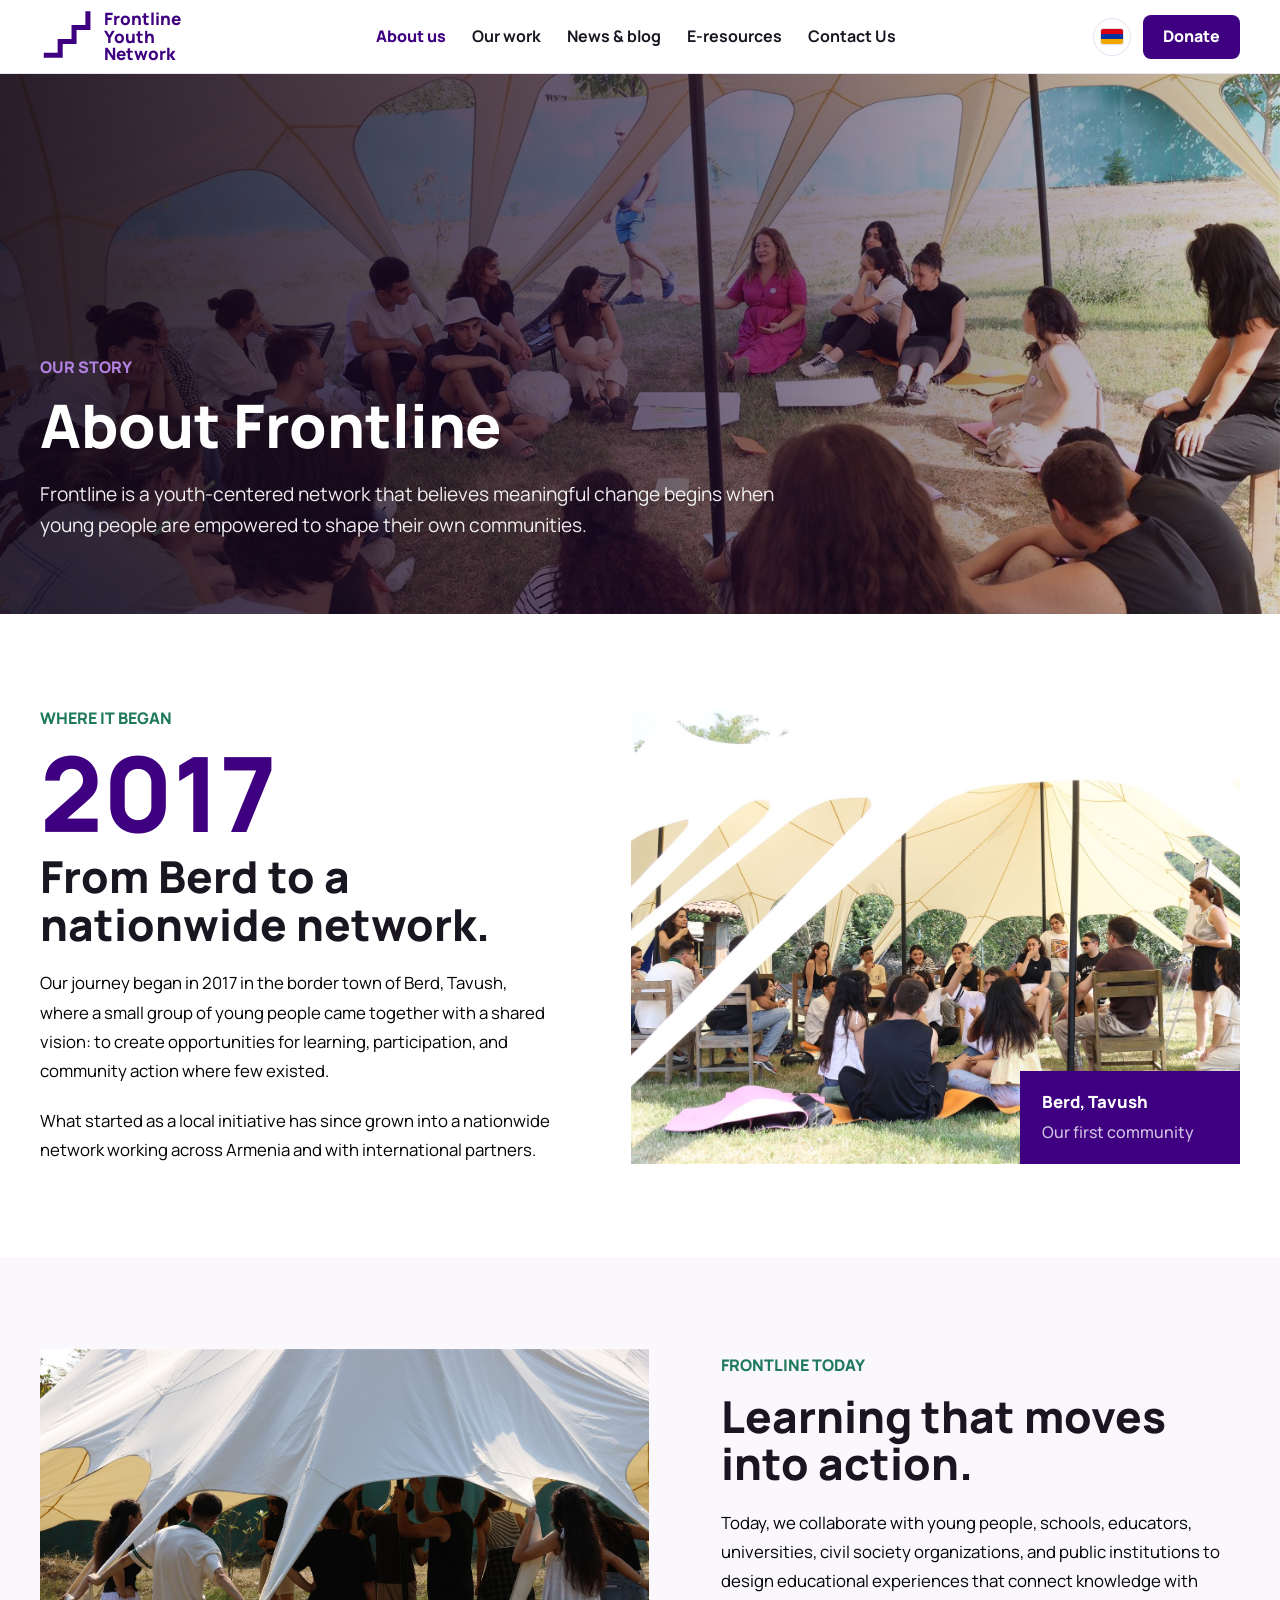
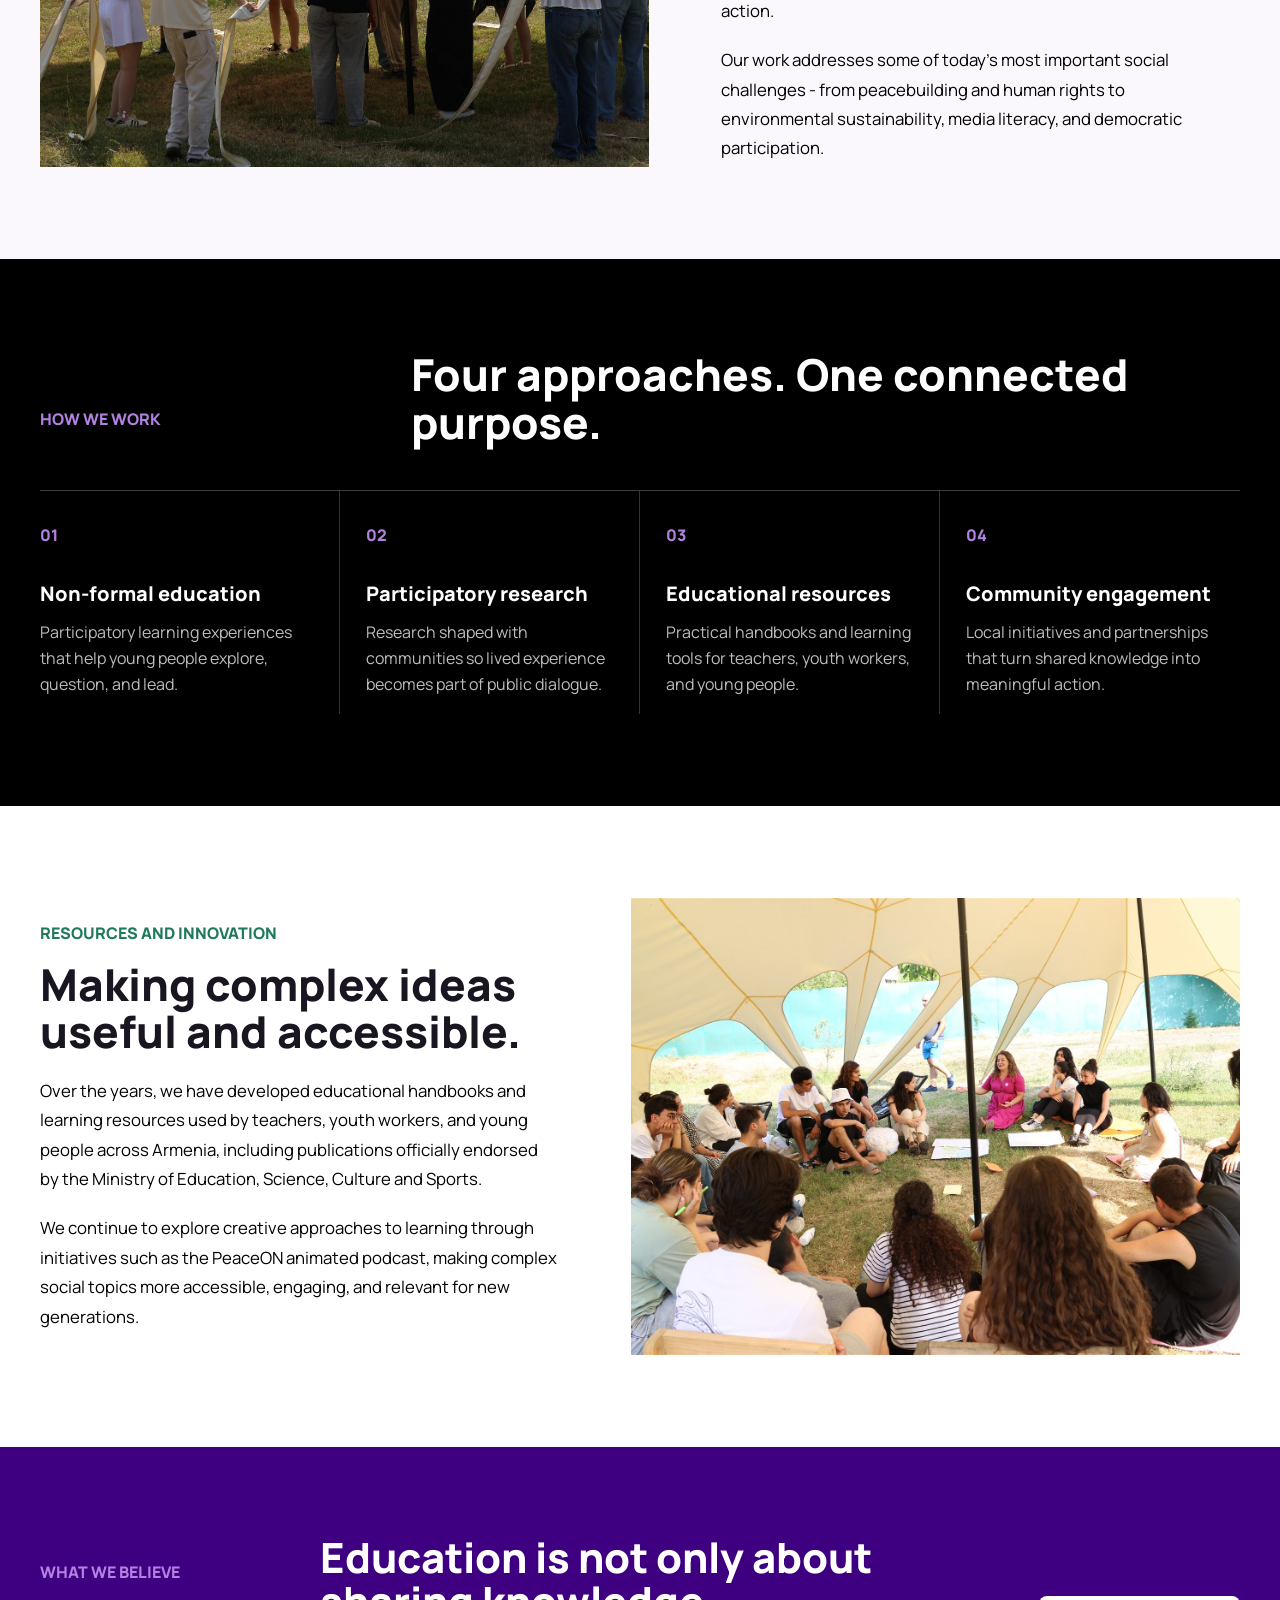
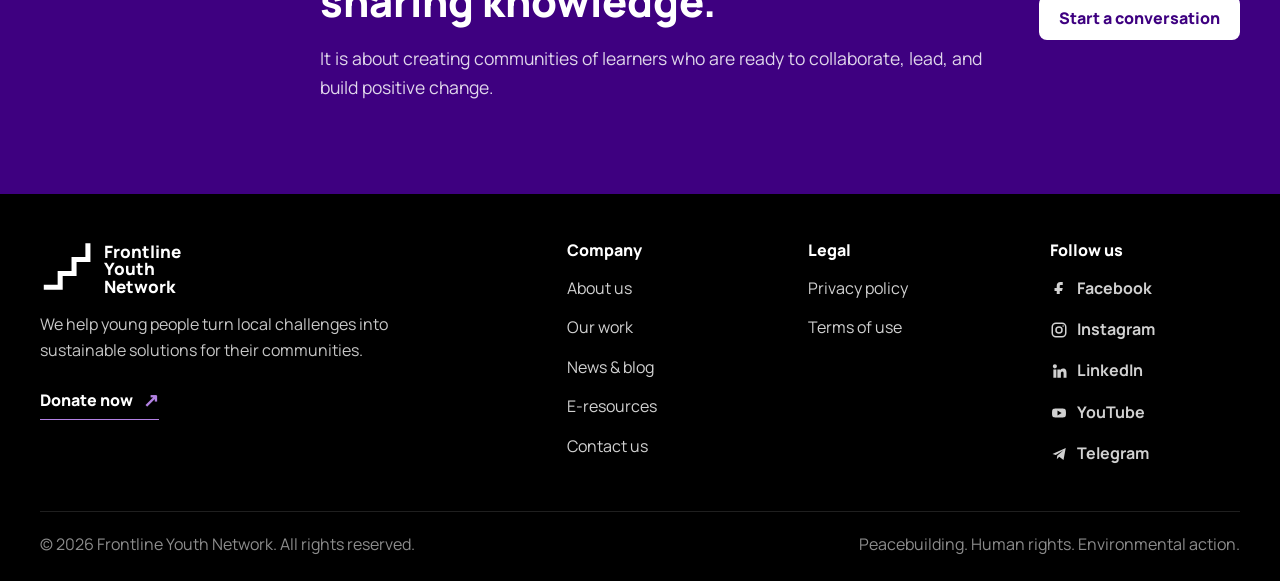
==== commit 31f86785: "Refresh site content and photography" ====
--- a/about-us.html
+++ b/about-us.html
@@ -73,7 +73,7 @@
             <p>What started as a local initiative has since grown into a nationwide network working across Armenia and with international partners.</p>
           </div>
           <div class="about-origin__media">
-            <img src="assets/images/education.jpg" alt="Young people learning together outdoors in the Tavush landscape">
+            <img src="assets/images/education.jpg" alt="Young people taking part in an outdoor Frontline learning circle">
             <p>Berd, Tavush <span>Our first community</span></p>
           </div>
         </div>
@@ -82,7 +82,7 @@
       <section class="about-network section">
         <div class="container about-network__grid">
           <div class="about-network__media">
-            <img src="assets/images/networking.jpg" alt="Frontline educators and participants completing a collaborative training program">
+            <img src="assets/images/networking.jpg" alt="Frontline participants working together during a team activity">
           </div>
           <div class="about-network__content">
             <p class="eyebrow">Frontline today</p>
@@ -133,8 +133,7 @@
             <p>We continue to explore creative approaches to learning through initiatives such as the PeaceON animated podcast, making complex social topics more accessible, engaging, and relevant for new generations.</p>
           </div>
           <div class="about-resources__visual" aria-label="Frontline learning in practice">
-            <img src="assets/images/mission-youth.jpg" alt="Young people taking part in a Frontline discussion circle">
-              <img src="assets/images/peace-on-section.webp" alt="Peace ON educational mobile application preview featuring Piso">
+            <img src="assets/images/mission-youth.jpg" alt="Young people taking part in an outdoor Frontline discussion circle">
           </div>
         </div>
       </section>
--- a/assets/css/style.css
+++ b/assets/css/style.css
@@ -2438,25 +2438,14 @@
 }
 
 .about-resources__visual {
-  display: grid;
-  grid-template-columns: 1.25fr 0.75fr;
-  gap: 14px;
-  align-items: end;
+  min-width: 0;
 }
 
 .about-resources__visual img {
   display: block;
   width: 100%;
+  aspect-ratio: 4 / 3;
   object-fit: cover;
-}
-
-.about-resources__visual img:first-child {
-  aspect-ratio: 4 / 5;
-}
-
-.about-resources__visual img:last-child {
-  aspect-ratio: 3 / 5;
-  border: 8px solid var(--color-primary);
 }
 
 .about-belief {
@@ -2551,7 +2540,7 @@
 
 .work-index__inner {
   display: grid;
-  grid-template-columns: repeat(5, minmax(190px, 1fr));
+  grid-template-columns: repeat(6, minmax(180px, 1fr));
   width: max-content;
   min-width: min(1200px, calc(100vw - 40px));
 }
@@ -2566,6 +2555,7 @@
   color: var(--color-ink);
   font-size: 16px;
   font-weight: 700;
+  white-space: nowrap;
   text-decoration: none;
   background-image: linear-gradient(var(--color-primary), var(--color-primary));
   background-position: left center;
@@ -2622,6 +2612,7 @@
 .work-index.is-visible a:nth-child(3) { animation-delay: 360ms; }
 .work-index.is-visible a:nth-child(4) { animation-delay: 540ms; }
 .work-index.is-visible a:nth-child(5) { animation-delay: 720ms; }
+.work-index.is-visible a:nth-child(6) { animation-delay: 900ms; }
 
 .work-program {
   scroll-margin-top: calc(var(--header-height) + 76px);
@@ -4105,14 +4096,6 @@
     margin-top: 20px;
   }
 
-  .about-resources__visual {
-    gap: 10px;
-  }
-
-  .about-resources__visual img:last-child {
-    border-width: 5px;
-  }
-
   .about-belief {
     padding: 64px 0;
   }
@@ -4151,16 +4134,19 @@
   }
 
   .work-index__inner {
-    grid-template-columns: repeat(5, minmax(175px, 1fr));
+    grid-template-columns: repeat(6, max-content);
+    margin-right: 0;
+    margin-left: 0;
   }
 
   .work-index a {
-    min-height: 66px;
-    padding: 10px 14px;
+    min-height: 58px;
+    gap: 7px;
+    padding: 8px 12px;
   }
 
   .work-program {
-    scroll-margin-top: calc(var(--header-height) + 66px);
+    scroll-margin-top: calc(var(--header-height) + 58px);
   }
 
   .work-program__header h2,
@@ -4289,12 +4275,12 @@
 
 /* Donate */
 .donate-page {
-  overflow: hidden;
+  overflow-x: hidden;
 }
 
 .donate-hero {
   background: var(--color-soft);
-  height: calc(100svh - var(--header-height));
+  min-height: calc(100svh - var(--header-height));
   padding: 0;
 }
 
@@ -4302,7 +4288,8 @@
   display: block;
   width: 100%;
   max-width: none;
-  height: 100%;
+  min-height: calc(100svh - var(--header-height));
+  height: auto;
   padding: 0;
 }
 
@@ -4324,7 +4311,8 @@
 .donate-panel {
   display: flex;
   width: 100%;
-  height: 100%;
+  min-height: calc(100svh - var(--header-height));
+  height: auto;
   flex-direction: column;
   border-top: 7px solid var(--color-accent);
   background: #fff;
@@ -4870,6 +4858,216 @@
   }
 }
 
+/* Ambassadors Program */
+.work-program--ambassadors {
+  overflow: hidden;
+  background: #fff;
+}
+
+.ambassadors-intro {
+  display: grid;
+  grid-template-columns: minmax(0, 0.9fr) minmax(420px, 1.1fr);
+  gap: 76px;
+  align-items: center;
+}
+
+.ambassadors-intro__content h2 {
+  max-width: 720px;
+  margin-bottom: 24px;
+  font-size: 3rem;
+}
+
+.ambassadors-intro__content > p:not(.eyebrow, .work-program__number) {
+  margin: 0 0 20px;
+  color: #000;
+  line-height: 1.75;
+}
+
+.ambassadors-intro__content a {
+  color: var(--color-primary);
+  font-weight: 700;
+  text-underline-offset: 4px;
+}
+
+.ambassadors-intro__media {
+  position: relative;
+  margin: 0;
+}
+
+.ambassadors-intro__media::before {
+  position: absolute;
+  top: -18px;
+  right: -18px;
+  width: 54%;
+  height: 62%;
+  background: var(--color-accent);
+  content: "";
+}
+
+.ambassadors-intro__media img {
+  position: relative;
+  display: block;
+  width: 100%;
+  min-height: 520px;
+  object-fit: cover;
+}
+
+.ambassadors-intro__media figcaption {
+  position: absolute;
+  right: 0;
+  bottom: 0;
+  left: 0;
+  display: flex;
+  align-items: center;
+  gap: 24px;
+  background: var(--color-primary);
+  padding: 24px 28px;
+  color: #fff;
+}
+
+.ambassadors-intro__media figcaption strong {
+  flex: 0 0 auto;
+  color: #fff;
+  font-size: 1.55rem;
+}
+
+.ambassadors-intro__media figcaption span {
+  color: #fff;
+  font-size: 16px;
+  line-height: 1.5;
+}
+
+.ambassadors-phases {
+  margin-top: 84px;
+}
+
+.ambassadors-phases__heading {
+  display: grid;
+  grid-template-columns: minmax(0, 0.55fr) minmax(0, 1fr);
+  gap: 50px;
+  align-items: end;
+  border-bottom: 1px solid var(--color-line);
+  padding-bottom: 28px;
+}
+
+.ambassadors-phases__heading h3 {
+  max-width: 760px;
+  font-size: 2.35rem;
+}
+
+.ambassadors-phases__grid {
+  display: grid;
+  grid-template-columns: repeat(3, minmax(0, 1fr));
+  margin: 0;
+  padding: 0;
+  list-style: none;
+}
+
+.ambassadors-phases__grid li {
+  min-height: 330px;
+  border-right: 1px solid var(--color-line);
+  padding: 34px 30px 38px;
+  transition: background 280ms ease, color 280ms ease;
+}
+
+.ambassadors-phases__grid li:first-child {
+  border-left: 1px solid var(--color-line);
+}
+
+.ambassadors-phases__grid li > span {
+  display: block;
+  margin-bottom: 52px;
+  color: var(--color-primary);
+  font-weight: 800;
+}
+
+.ambassadors-phases__grid h4 {
+  margin-bottom: 16px;
+  font-size: 1.45rem;
+}
+
+.ambassadors-phases__grid p {
+  color: #000;
+  line-height: 1.7;
+}
+
+.ambassadors-phases__grid li:hover {
+  background: var(--color-primary);
+  color: #fff;
+}
+
+.ambassadors-phases__grid li:hover > span,
+.ambassadors-phases__grid li:hover h4,
+.ambassadors-phases__grid li:hover p {
+  color: #fff;
+}
+
+@media (max-width: 950px) {
+  .ambassadors-intro {
+    grid-template-columns: 1fr;
+    gap: 48px;
+  }
+
+  .ambassadors-intro__media {
+    order: -1;
+  }
+
+  .ambassadors-intro__media img {
+    min-height: 440px;
+  }
+}
+
+@media (max-width: 760px) {
+  .ambassadors-intro__content h2 {
+    font-size: 2.1rem;
+  }
+
+  .ambassadors-intro__media::before {
+    top: -10px;
+    right: -10px;
+  }
+
+  .ambassadors-intro__media img {
+    min-height: 340px;
+  }
+
+  .ambassadors-intro__media figcaption {
+    position: relative;
+    align-items: flex-start;
+    flex-direction: column;
+    gap: 6px;
+    padding: 20px;
+  }
+
+  .ambassadors-phases {
+    margin-top: 62px;
+  }
+
+  .ambassadors-phases__heading,
+  .ambassadors-phases__grid {
+    grid-template-columns: 1fr;
+  }
+
+  .ambassadors-phases__heading {
+    gap: 14px;
+  }
+
+  .ambassadors-phases__heading h3 {
+    font-size: 1.8rem;
+  }
+
+  .ambassadors-phases__grid li {
+    min-height: 0;
+    border-bottom: 1px solid var(--color-line);
+    border-left: 1px solid var(--color-line);
+    padding: 28px 24px;
+  }
+
+  .ambassadors-phases__grid li > span {
+    margin-bottom: 24px;
+  }
+}
+
 /* PeaceON video showcase */
 .work-program--peaceon {
   background: #f3eef8;
@@ -4881,10 +5079,7 @@
 }
 
 .peaceon-heading {
-  display: grid;
-  grid-template-columns: minmax(0, 1fr) minmax(340px, 0.7fr);
-  gap: 72px;
-  align-items: end;
+  display: block;
 }
 
 .peaceon-heading h2 {
@@ -4898,25 +5093,16 @@
   color: var(--color-primary);
 }
 
-.peaceon-heading__copy {
-  border-top: 4px solid var(--color-primary);
-  padding-top: 22px;
-}
-
-.peaceon-heading__copy p,
-.peaceon-footer__copy > p {
+.peaceon-content p {
   color: #000;
   line-height: 1.7;
 }
 
-.peaceon-heading__copy p + p {
-  margin-top: 16px;
-}
-
-.peaceon-videos {
-  display: grid;
-  grid-template-columns: repeat(2, minmax(0, 1fr));
-  gap: 26px;
+.peaceon-layout {
+  display: grid;
+  grid-template-columns: minmax(0, 0.85fr) minmax(420px, 1.15fr);
+  gap: 48px;
+  align-items: start;
   margin-top: 54px;
 }
 
@@ -4992,40 +5178,21 @@
   font-size: 16px;
 }
 
-.peaceon-footer {
-  display: grid;
-  grid-template-columns: minmax(0, 1.05fr) minmax(320px, 0.65fr);
-  gap: 64px;
-  align-items: center;
+.peaceon-content p + p {
+  margin-top: 18px;
+}
+
+.peaceon-content .work-peaceon__actions {
   margin-top: 26px;
-  border-top: 1px solid rgba(62, 0, 128, 0.18);
-  padding-top: 34px;
-}
-
-.peaceon-scenes {
-  display: grid;
-  grid-template-columns: repeat(2, minmax(0, 1fr));
-  gap: 14px;
-}
-
-.peaceon-scenes img {
-  width: 100%;
-  aspect-ratio: 16 / 9;
-  object-fit: cover;
-}
-
-.peaceon-footer__copy .work-peaceon__actions {
-  margin-top: 26px;
-}
-
-.work-program--peaceon .peaceon-footer__copy .btn--secondary {
+}
+
+.work-program--peaceon .peaceon-content .btn--secondary {
   border-color: var(--color-primary);
   color: var(--color-primary);
 }
 
 @media (max-width: 900px) {
-  .peaceon-heading,
-  .peaceon-footer {
+  .peaceon-layout {
     grid-template-columns: 1fr;
     gap: 34px;
   }
@@ -5036,12 +5203,7 @@
     font-size: 2.1rem;
   }
 
-  .peaceon-videos,
-  .peaceon-scenes {
-    grid-template-columns: 1fr;
-  }
-
-  .peaceon-videos {
+  .peaceon-layout {
     margin-top: 38px;
   }
 
@@ -5054,9 +5216,6 @@
     padding: 16px;
   }
 
-  .peaceon-footer {
-    gap: 30px;
-  }
 }
 
 /* Custom donation interface */
@@ -5076,6 +5235,20 @@
   margin-top: 18px;
   color: #000;
   line-height: 1.65;
+}
+
+.donate-panel__photo {
+  height: clamp(180px, 22vw, 250px);
+  margin: 24px 0 0;
+  overflow: hidden;
+  background: var(--color-surface);
+}
+
+.donate-panel__photo img {
+  width: 100%;
+  height: 100%;
+  object-fit: cover;
+  object-position: center 42%;
 }
 
 .donate-panel__intro > img {
@@ -5209,6 +5382,10 @@
   display: grid;
 }
 
+.donation-field--email {
+  grid-column: 1 / -1;
+}
+
 .donation-custom input:focus,
 .donation-fields input:focus {
   border-color: var(--color-primary);
@@ -5271,6 +5448,11 @@
 
   .donate-panel__intro > img {
     max-width: 280px;
+  }
+
+  .donate-panel__photo {
+    width: min(100%, 560px);
+    height: clamp(190px, 52vw, 290px);
   }
 }
 
